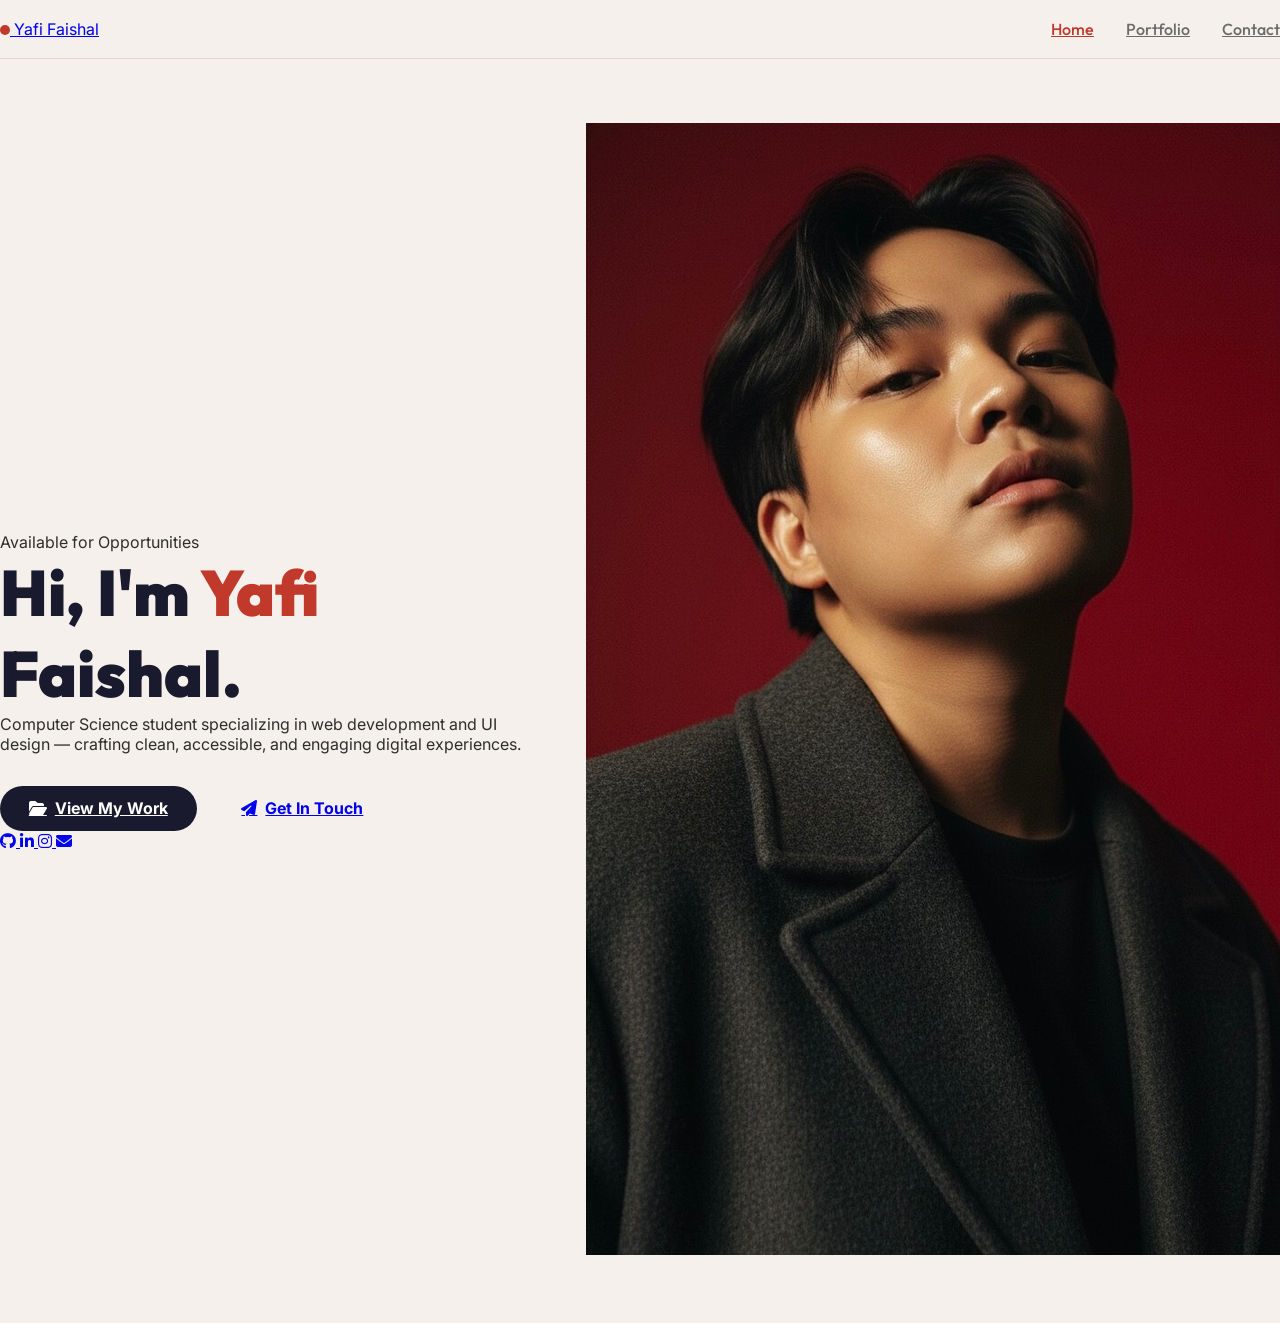
==== index.html @ 28bd37d5 "feat: add hero section with profile image and CTA buttons" ====
<!DOCTYPE html>
<html lang="en">

<head>
  <meta charset="UTF-8">
  <meta name="viewport" content="width=device-width, initial-scale=1.0">
  <meta name="description" content="Yafi Faishal personal portfolio">
  <title>Yafi Faishal | Portfolio</title>
  <link rel="stylesheet" href="style/main.css">
  <link rel="icon" type="image/svg+xml" href="assets/favicon.svg">
  <link rel="stylesheet" href="https://cdnjs.cloudflare.com/ajax/libs/font-awesome/6.5.0/css/all.min.css">
</head>

<body>
  <header>
    <div class="container nav-inner">
      <a href="index.html" class="nav-logo">
        <span class="logo-dot"></span> Yafi Faishal
      </a>
      <nav aria-label="Main navigation">
        <ul>
          <li><a href="index.html" class="active">Home</a></li>
          <li><a href="portfolio.html">Portfolio</a></li>
          <li><a href="contact.html">Contact</a></li>
        </ul>
      </nav>
    </div>
  </header>

  <main>
    <!-- HERO -->
    <section class="hero" aria-labelledby="hero-heading">
      <div class="container hero-inner">

        <div class="hero-text">
          <span class="tag anim-fade-up">Available for Opportunities</span>
          <h1 id="hero-heading" class="anim-fade-up delay-1">
            Hi, I'm <span class="accent">Yafi</span><br>Faishal.
          </h1>
          <div class="hero-divider anim-fade-up delay-2"></div>
          <p class="subtitle anim-fade-up delay-2">
            Computer Science student specializing in web development and UI design — crafting clean, accessible, and engaging digital experiences.
          </p>
          <div class="btn-group anim-fade-up delay-3">
            <a href="portfolio.html" class="btn btn-primary">
              <i class="fa-solid fa-folder-open" aria-hidden="true"></i> View My Work
            </a>
            <a href="contact.html" class="btn btn-secondary">
              <i class="fa-solid fa-paper-plane" aria-hidden="true"></i> Get In Touch
            </a>
          </div>
          <div class="social-links anim-fade-up delay-4">
            <a href="https://github.com/YafiFaishal" target="_blank" rel="noopener noreferrer" aria-label="GitHub Profile">
              <i class="fa-brands fa-github" aria-hidden="true"></i>
            </a>
            <a href="https://www.linkedin.com/in/yafi-faishal-b6121a336" target="_blank" rel="noopener noreferrer" aria-label="LinkedIn Profile">
              <i class="fa-brands fa-linkedin-in" aria-hidden="true"></i>
            </a>
            <a href="https://www.instagram.com/yafi_faishal/" target="_blank" rel="noopener noreferrer" aria-label="Instagram Profile">
              <i class="fa-brands fa-instagram" aria-hidden="true"></i>
            </a>
            <a href="mailto:Yafif614@gmail.com" aria-label="Send Email">
              <i class="fa-solid fa-envelope" aria-hidden="true"></i>
            </a>
          </div>
        </div>

        <div class="hero-image anim-fade-right delay-2">
          <div class="profile-wrapper">
            <div class="profile-shape-bg" aria-hidden="true"></div>
            <div class="profile-shape-accent" aria-hidden="true"></div>
            <div class="profile-img-circle">
              <img src="images/profile_photo.jpeg" alt="Portrait photo of Yafi Faishal">
            </div>
          </div>
        </div>

      </div>
    </section>
</body>

</html>
---- style/main.css ----
@import url('https://fonts.googleapis.com/css2?family=Outfit:wght@400;700;900&family=Inter:wght@400;500&display=swap');

:root {
  --clr-bg: #f5f0eb;
  --clr-bg-card: #ffffff;
  --clr-primary: #1a1a2e;
  --clr-accent: #c0392b;
  --clr-text: #2d2d2d;
  --clr-text-muted: #6b6b6b;
  --clr-border: #e0d8d0;
  --font-heading: 'Outfit', sans-serif;
  --font-body: 'Inter', sans-serif;
  --radius: 1rem;
  --radius-full: 9999px;
  --shadow: 0 4px 24px rgba(0, 0, 0, 0.08);
  --transition: all 0.3s cubic-bezier(0.4, 0, 0.2, 1);
}

body {
  font-family: var(--font-body);
  background-color: var(--clr-bg);
  color: var(--clr-text);
}

*,
*::before,
*::after {
  box-sizing: border-box;
  margin: 0;
  padding: 0;
}

header {
  position: sticky;
  top: 0;
  z-index: 100;
  background-color: rgba(245, 240, 235, 0.92);
  backdrop-filter: blur(12px);
  border-bottom: 1px solid var(--clr-border);
}

.nav-inner {
  display: flex;
  align-items: center;
  justify-content: space-between;
  padding-block: 1.2rem;
}

nav ul {
  display: flex;
  gap: 2rem;
  list-style: none;
}

nav ul li a {
  font-family: var(--font-heading);
  font-weight: 500;
  color: var(--clr-text-muted);
  transition: var(--transition);
}

nav ul li a:hover,
nav ul li a.active {
  color: var(--clr-accent);
}

.logo-dot {
  display: inline-block;
  width: 10px;
  height: 10px;
  background: var(--clr-accent);
  border-radius: 50%;
}

.hero {
  min-height: calc(100vh - 70px);
  display: flex;
  align-items: center;
  padding-block: 4rem;
}

.hero-inner {
  display: grid;
  grid-template-columns: 1fr 1fr;
  gap: 4rem;
  align-items: center;
}

.hero-text h1 {
  font-family: var(--font-heading);
  font-size: clamp(2.8rem, 5vw, 4.5rem);
  font-weight: 900;
  color: var(--clr-primary);
}

.hero-text h1 .accent {
  color: var(--clr-accent);
}

.btn-group {
  display: flex;
  gap: 1rem;
  margin-top: 2rem;
}

.btn {
  display: inline-flex;
  align-items: center;
  gap: .5rem;
  padding: .8rem 1.8rem;
  border-radius: var(--radius-full);
  font-weight: 700;
  transition: var(--transition);
}

.btn-primary {
  background: var(--clr-primary);
  color: #fff;
}

.btn-primary:hover {
  background: var(--clr-accent);
  transform: translateY(-2px);
}
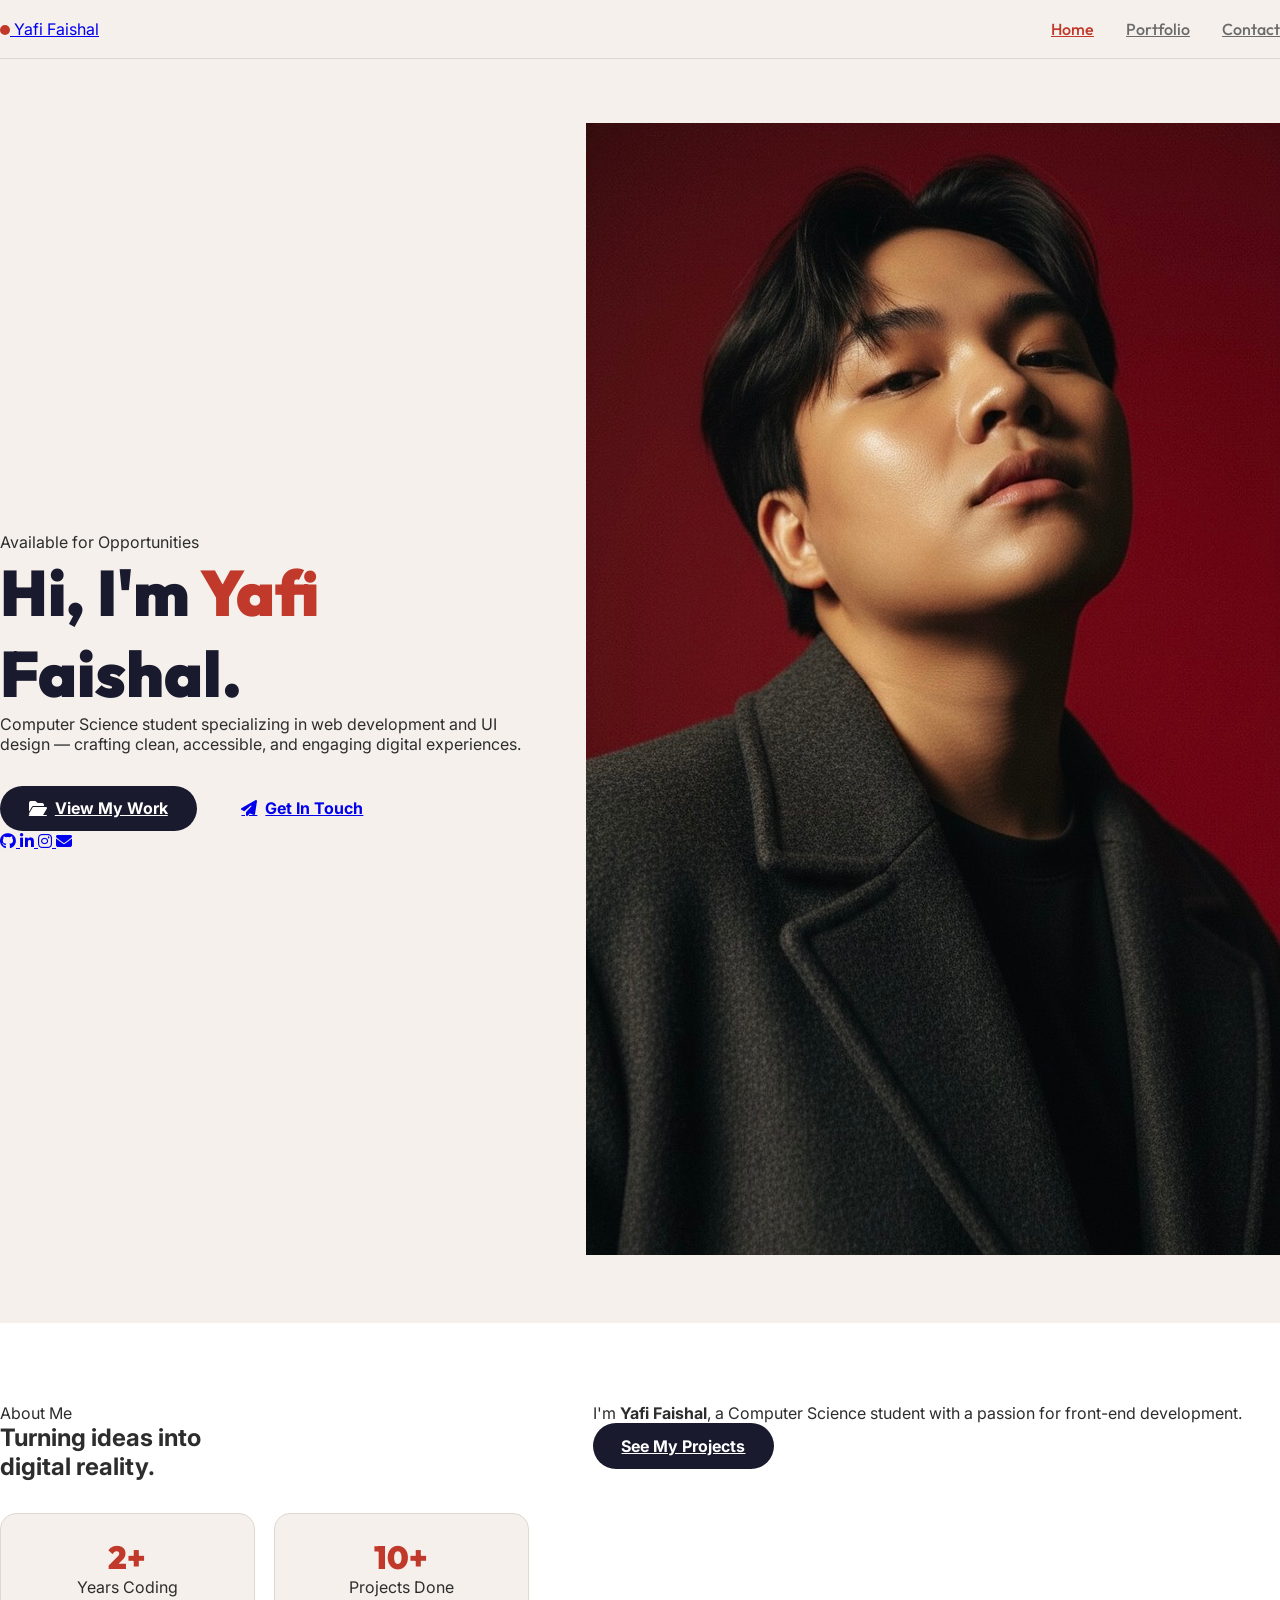
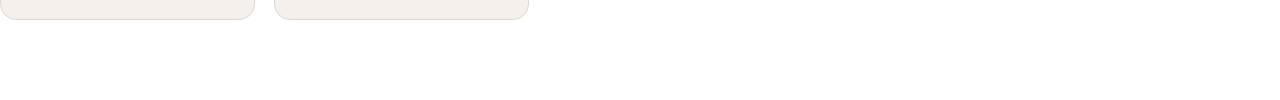
==== commit 447bbe58: "feat: add about section with stats and skills grid" ====
--- a/index.html
+++ b/index.html
@@ -39,7 +39,8 @@
           </h1>
           <div class="hero-divider anim-fade-up delay-2"></div>
           <p class="subtitle anim-fade-up delay-2">
-            Computer Science student specializing in web development and UI design — crafting clean, accessible, and engaging digital experiences.
+            Computer Science student specializing in web development and UI design — crafting clean, accessible, and
+            engaging digital experiences.
           </p>
           <div class="btn-group anim-fade-up delay-3">
             <a href="portfolio.html" class="btn btn-primary">
@@ -50,13 +51,16 @@
             </a>
           </div>
           <div class="social-links anim-fade-up delay-4">
-            <a href="https://github.com/YafiFaishal" target="_blank" rel="noopener noreferrer" aria-label="GitHub Profile">
+            <a href="https://github.com/YafiFaishal" target="_blank" rel="noopener noreferrer"
+              aria-label="GitHub Profile">
               <i class="fa-brands fa-github" aria-hidden="true"></i>
             </a>
-            <a href="https://www.linkedin.com/in/yafi-faishal-b6121a336" target="_blank" rel="noopener noreferrer" aria-label="LinkedIn Profile">
+            <a href="https://www.linkedin.com/in/yafi-faishal-b6121a336" target="_blank" rel="noopener noreferrer"
+              aria-label="LinkedIn Profile">
               <i class="fa-brands fa-linkedin-in" aria-hidden="true"></i>
             </a>
-            <a href="https://www.instagram.com/yafi_faishal/" target="_blank" rel="noopener noreferrer" aria-label="Instagram Profile">
+            <a href="https://www.instagram.com/yafi_faishal/" target="_blank" rel="noopener noreferrer"
+              aria-label="Instagram Profile">
               <i class="fa-brands fa-instagram" aria-hidden="true"></i>
             </a>
             <a href="mailto:Yafif614@gmail.com" aria-label="Send Email">
@@ -77,6 +81,31 @@
 
       </div>
     </section>
+
+    <section class="about" aria-labelledby="about-heading">
+      <div class="container about-inner">
+        <div>
+          <p class="section-tag">About Me</p>
+          <h2 id="about-heading" class="section-title">Turning ideas into<br>digital reality.</h2>
+          <div class="about-stats">
+            <div class="stat-card">
+              <div class="stat-number">2+</div>
+              <div class="stat-label">Years Coding</div>
+            </div>
+            <div class="stat-card">
+              <div class="stat-number">10+</div>
+              <div class="stat-label">Projects Done</div>
+            </div>
+          </div>
+        </div>
+        <div class="about-text">
+          <p>I'm <strong>Yafi Faishal</strong>, a Computer Science student with a passion for front-end development.</p>
+          <a href="portfolio.html" class="btn btn-primary btn-about">See My Projects</a>
+        </div>
+      </div>
+    </section>
+
+  </main>
 </body>
 
 </html>
--- a/style/main.css
+++ b/style/main.css
@@ -121,4 +121,60 @@
 .btn-primary:hover {
   background: var(--clr-accent);
   transform: translateY(-2px);
+}
+
+.about {
+  background: var(--clr-bg-card);
+}
+
+.about-inner {
+  display: grid;
+  grid-template-columns: 1fr 1.3fr;
+  gap: 4rem;
+  padding-block: 5rem;
+}
+
+.about-stats {
+  display: grid;
+  grid-template-columns: 1fr 1fr;
+  gap: 1.2rem;
+  margin-top: 2rem;
+}
+
+.stat-card {
+  background: var(--clr-bg);
+  border: 1px solid var(--clr-border);
+  border-radius: var(--radius);
+  padding: 1.4rem;
+  text-align: center;
+}
+
+.stat-number {
+  font-family: var(--font-heading);
+  font-size: 2rem;
+  font-weight: 900;
+  color: var(--clr-accent);
+}
+
+.skills-grid {
+  display: grid;
+  grid-template-columns: repeat(auto-fill, minmax(200px, 1fr));
+  gap: 1.2rem;
+}
+
+.skill-card {
+  background: var(--clr-bg-card);
+  border: 1px solid var(--clr-border);
+  border-radius: var(--radius);
+  padding: 1.4rem;
+  display: flex;
+  align-items: center;
+  gap: 1rem;
+  transition: var(--transition);
+}
+
+.skill-card:hover {
+  transform: translateY(-4px);
+  box-shadow: var(--shadow);
+  border-color: var(--clr-accent);
 }
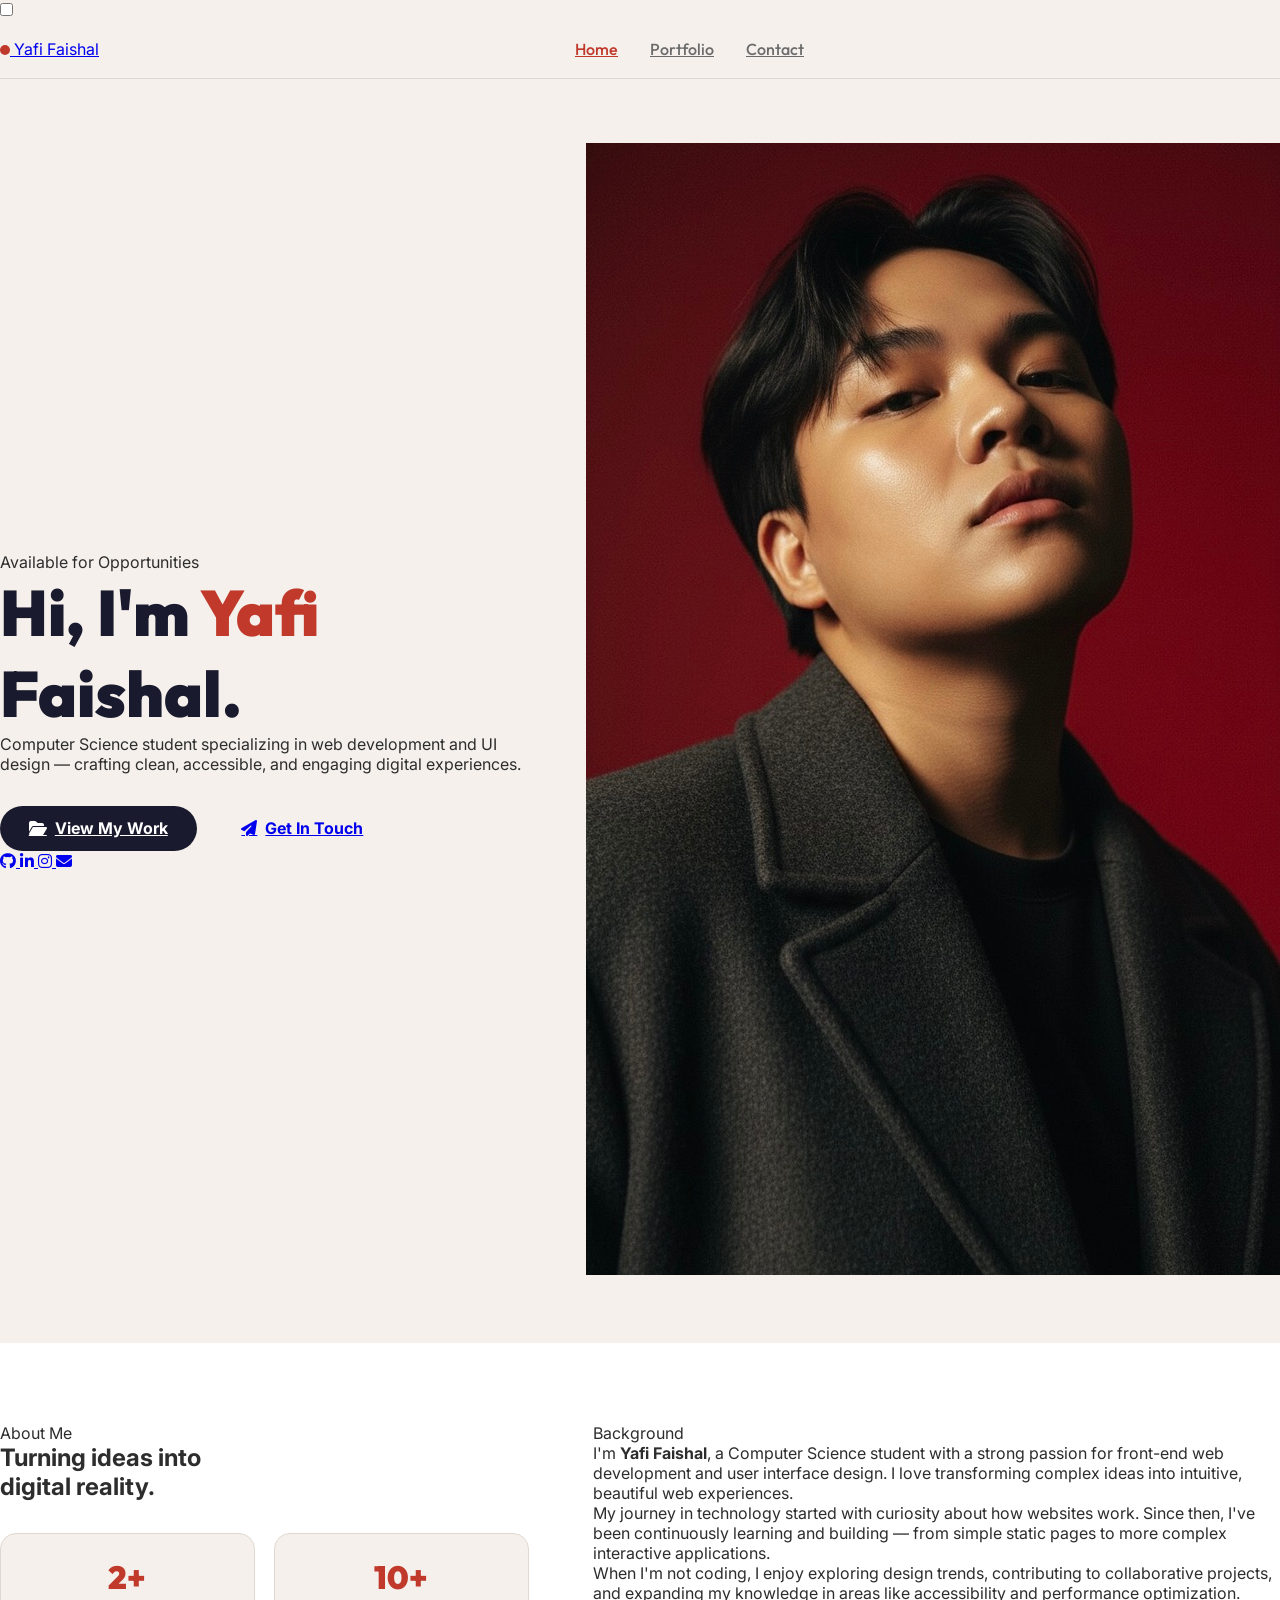
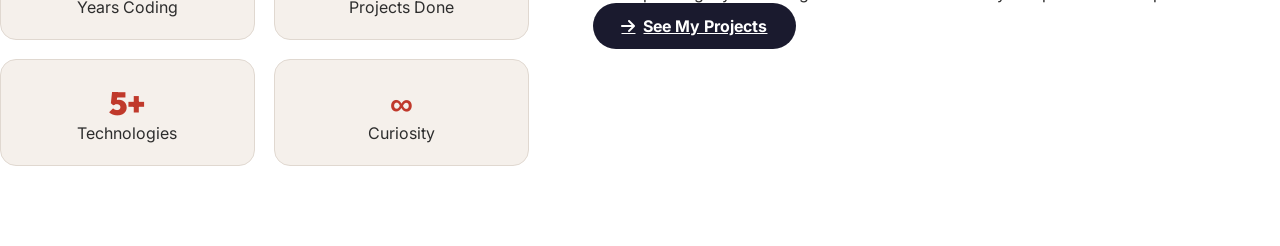
==== commit 5f761f3b: "style: add fade-in animations and hover effects" ====
--- a/index.html
+++ b/index.html
@@ -4,17 +4,22 @@
 <head>
   <meta charset="UTF-8">
   <meta name="viewport" content="width=device-width, initial-scale=1.0">
-  <meta name="description" content="Yafi Faishal personal portfolio">
-  <title>Yafi Faishal | Portfolio</title>
+  <meta name="description"
+    content="Yafi Faishal — Computer Science student passionate about web development, design, and building meaningful digital experiences.">
+  <title>Yafi Faishal | Personal Portfolio</title>
+  <link rel="icon" type="image/svg+xml" href="assets/favicon.svg">
   <link rel="stylesheet" href="style/main.css">
-  <link rel="icon" type="image/svg+xml" href="assets/favicon.svg">
   <link rel="stylesheet" href="https://cdnjs.cloudflare.com/ajax/libs/font-awesome/6.5.0/css/all.min.css">
 </head>
 
 <body>
+
+  <input type="checkbox" id="dark-mode-toggle" class="dark-toggle" aria-label="Toggle dark mode">
+
+  <!-- HEADER -->
   <header>
     <div class="container nav-inner">
-      <a href="index.html" class="nav-logo">
+      <a href="index.html" class="nav-logo" aria-label="Yafi Faishal Home">
         <span class="logo-dot"></span> Yafi Faishal
       </a>
       <nav aria-label="Main navigation">
@@ -24,6 +29,11 @@
           <li><a href="contact.html">Contact</a></li>
         </ul>
       </nav>
+      <label for="dark-mode-toggle" class="theme-toggle" aria-label="Toggle dark mode">
+        <span class="toggle-track">
+          <span class="toggle-thumb"></span>
+        </span>
+      </label>
     </div>
   </header>
 
@@ -82,9 +92,11 @@
       </div>
     </section>
 
+    <!-- ABOUT -->
     <section class="about" aria-labelledby="about-heading">
       <div class="container about-inner">
-        <div>
+
+        <div class="anim-fade-left">
           <p class="section-tag">About Me</p>
           <h2 id="about-heading" class="section-title">Turning ideas into<br>digital reality.</h2>
           <div class="about-stats">
@@ -96,15 +108,39 @@
               <div class="stat-number">10+</div>
               <div class="stat-label">Projects Done</div>
             </div>
+            <div class="stat-card">
+              <div class="stat-number">5+</div>
+              <div class="stat-label">Technologies</div>
+            </div>
+            <div class="stat-card">
+              <div class="stat-number">∞</div>
+              <div class="stat-label">Curiosity</div>
+            </div>
           </div>
         </div>
-        <div class="about-text">
-          <p>I'm <strong>Yafi Faishal</strong>, a Computer Science student with a passion for front-end development.</p>
-          <a href="portfolio.html" class="btn btn-primary btn-about">See My Projects</a>
+
+        <div class="about-text anim-fade-right delay-2">
+          <p class="section-tag">Background</p>
+          <p>
+            I'm <strong>Yafi Faishal</strong>, a Computer Science student with a strong passion for front-end web
+            development and user interface design. I love transforming complex ideas into intuitive, beautiful web
+            experiences.
+          </p>
+          <p>
+            My journey in technology started with curiosity about how websites work. Since then, I've been continuously
+            learning and building — from simple static pages to more complex interactive applications.
+          </p>
+          <p>
+            When I'm not coding, I enjoy exploring design trends, contributing to collaborative projects, and expanding
+            my knowledge in areas like accessibility and performance optimization.
+          </p>
+          <a href="portfolio.html" class="btn btn-primary btn-about">
+            <i class="fa-solid fa-arrow-right" aria-hidden="true"></i> See My Projects
+          </a>
         </div>
+
       </div>
     </section>
-
   </main>
 </body>
 
--- a/style/main.css
+++ b/style/main.css
@@ -30,6 +30,68 @@
   padding: 0;
 }
 
+/*Animation*/
+@keyframes fadeInUp {
+  from {
+    opacity: 0;
+    transform: translateY(32px);
+  }
+
+  to {
+    opacity: 1;
+    transform: translateY(0);
+  }
+}
+
+@keyframes fadeInLeft {
+  from {
+    opacity: 0;
+    transform: translateX(-32px);
+  }
+
+  to {
+    opacity: 1;
+    transform: translateX(0);
+  }
+}
+
+@keyframes float {
+
+  0%,
+  100% {
+    transform: translateY(0);
+  }
+
+  50% {
+    transform: translateY(-10px);
+  }
+}
+
+.anim-fade-up {
+  animation: fadeInUp 0.7s ease both;
+}
+
+.anim-fade-left {
+  animation: fadeInLeft 0.7s ease both;
+}
+
+.delay-1 {
+  animation-delay: 0.1s;
+}
+
+.delay-2 {
+  animation-delay: 0.2s;
+}
+
+.delay-3 {
+  animation-delay: 0.3s;
+}
+
+.profile-wrapper {
+  animation: float 5s ease-in-out infinite;
+}
+
+
 header {
   position: sticky;
   top: 0;
@@ -177,4 +239,196 @@
   transform: translateY(-4px);
   box-shadow: var(--shadow);
   border-color: var(--clr-accent);
+}
+
+.about {
+  background: var(--clr-bg-card);
+}
+
+.about-inner {
+  display: grid;
+  grid-template-columns: 1fr 1.3fr;
+  gap: 4rem;
+  padding-block: 5rem;
+}
+
+.about-stats {
+  display: grid;
+  grid-template-columns: 1fr 1fr;
+  gap: 1.2rem;
+  margin-top: 2rem;
+}
+
+.stat-card {
+  background: var(--clr-bg);
+  border: 1px solid var(--clr-border);
+  border-radius: var(--radius);
+  padding: 1.4rem;
+  text-align: center;
+}
+
+.stat-number {
+  font-family: var(--font-heading);
+  font-size: 2rem;
+  font-weight: 900;
+  color: var(--clr-accent);
+}
+
+.skills-grid {
+  display: grid;
+  grid-template-columns: repeat(auto-fill, minmax(200px, 1fr));
+  gap: 1.2rem;
+}
+
+.skill-card {
+  background: var(--clr-bg-card);
+  border: 1px solid var(--clr-border);
+  border-radius: var(--radius);
+  padding: 1.4rem;
+  display: flex;
+  align-items: center;
+  gap: 1rem;
+  transition: var(--transition);
+}
+
+.skill-card:hover {
+  transform: translateY(-4px);
+  box-shadow: var(--shadow);
+  border-color: var(--clr-accent);
+}
+
+.projects-grid {
+  display: grid;
+  grid-template-columns: repeat(auto-fill, minmax(300px, 1fr));
+  gap: 1.8rem;
+}
+
+.project-card {
+  background: var(--clr-bg-card);
+  border: 1px solid var(--clr-border);
+  border-radius: var(--radius);
+  overflow: hidden;
+  transition: var(--transition);
+}
+
+.project-card:hover {
+  transform: translateY(-6px);
+  box-shadow: var(--shadow);
+  border-color: var(--clr-accent);
+}
+
+.project-img {
+  height: 180px;
+}
+
+.project-img-placeholder {
+  width: 100%;
+  height: 100%;
+  display: flex;
+  align-items: center;
+  justify-content: center;
+  font-size: 2.5rem;
+}
+
+.grad-purple {
+  background: linear-gradient(135deg, #667eea, #764ba2);
+}
+
+.timeline {
+  position: relative;
+  padding-left: 2rem;
+}
+
+.timeline::before {
+  content: '';
+  position: absolute;
+  left: 7px;
+  top: 8px;
+  bottom: 8px;
+  width: 2px;
+  background: var(--clr-border);
+}
+
+.timeline-item {
+  position: relative;
+  margin-bottom: 2.5rem;
+}
+
+.timeline-item::before {
+  content: '';
+  position: absolute;
+  left: -2rem;
+  top: 6px;
+  width: 12px;
+  height: 12px;
+  background: var(--clr-accent);
+  border-radius: 50%;
+}
+
+.timeline-period {
+  font-size: .78rem;
+  font-weight: 600;
+  color: var(--clr-accent);
+}
+
+.timeline-role {
+  font-family: var(--font-heading);
+  font-weight: 700;
+  color: var(--clr-primary);
+}
+
+.timeline-tags {
+  display: flex;
+  flex-wrap: wrap;
+  gap: .4rem;
+  margin-top: .75rem;
+}
+
+.timeline-tag {
+  font-size: .72rem;
+  font-weight: 600;
+  background: var(--clr-border);
+  padding: .2rem .65rem;
+  border-radius: var(--radius-full);
+}
+
+.contact-layout {
+  display: grid;
+  grid-template-columns: 1fr 1.4fr;
+  gap: 3rem;
+  padding-block: 5rem;
+}
+
+.contact-info-card {
+  background: var(--clr-primary);
+  color: #fff;
+  border-radius: var(--radius);
+  padding: 2.5rem;
+}
+
+.form-group input,
+.form-group textarea {
+  width: 100%;
+  padding: .75rem 1rem;
+  border: 1.5px solid var(--clr-border);
+  border-radius: .6rem;
+  font-family: var(--font-body);
+  background: var(--clr-bg);
+}
+
+.form-submit {
+  width: 100%;
+  padding: .9rem;
+  background: var(--clr-primary);
+  color: #fff;
+  border: none;
+  border-radius: var(--radius-full);
+  font-weight: 700;
+  cursor: pointer;
+  transition: var(--transition);
+}
+
+.form-submit:hover {
+  background: var(--clr-accent);
+  transform: translateY(-2px);
 }
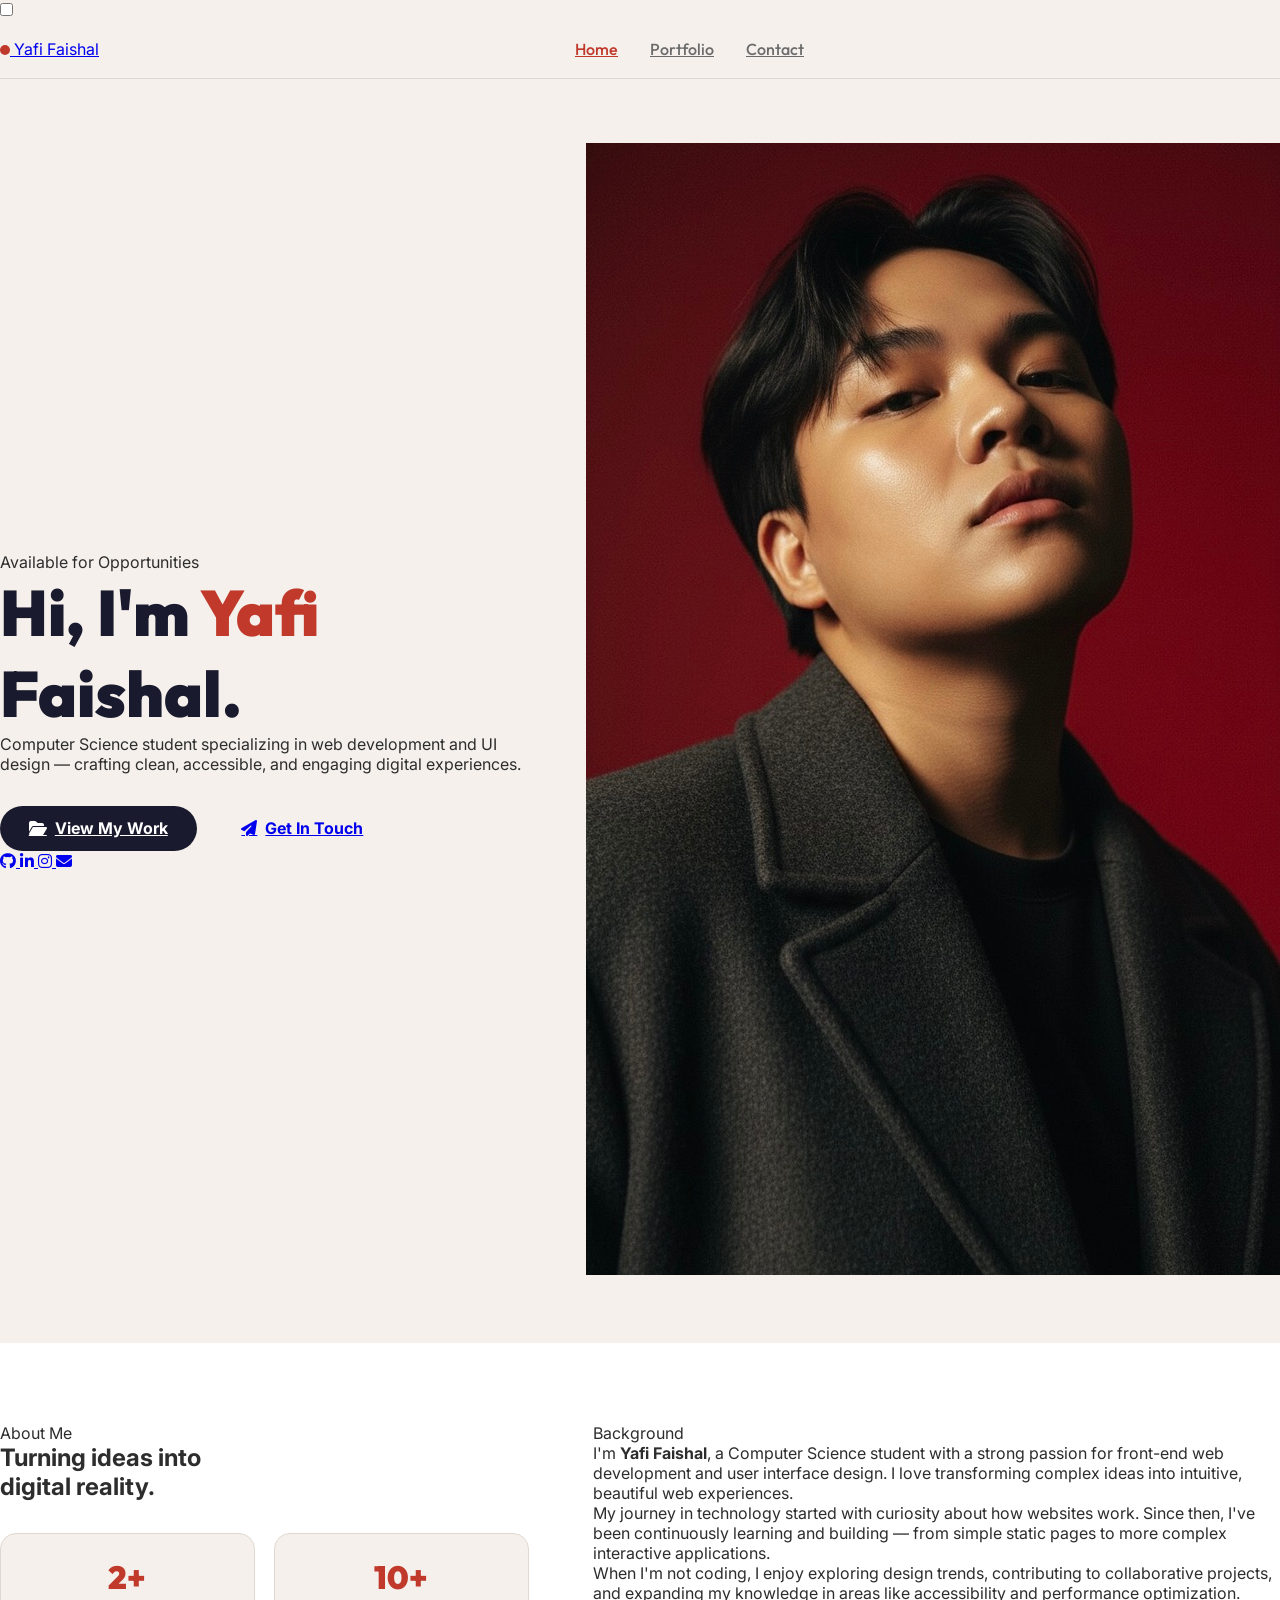
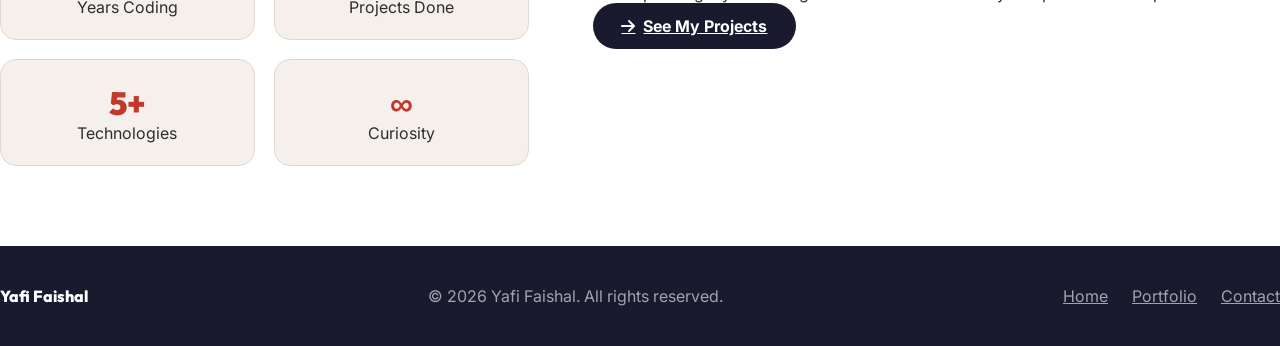
==== commit 5d65f2f5: "feat: add footer with logo, copyright, and nav links" ====
--- a/index.html
+++ b/index.html
@@ -142,6 +142,20 @@
       </div>
     </section>
   </main>
+
+  <!-- FOOTER -->
+  <footer>
+    <div class="container footer-inner">
+      <span class="footer-logo">Yafi Faishal</span>
+      <p class="footer-copy">&copy; 2026 Yafi Faishal. All rights reserved.</p>
+      <nav class="footer-links" aria-label="Footer navigation">
+        <a href="index.html">Home</a>
+        <a href="portfolio.html">Portfolio</a>
+        <a href="contact.html">Contact</a>
+      </nav>
+    </div>
+  </footer>
+
 </body>
 
 </html>
--- a/style/main.css
+++ b/style/main.css
@@ -431,4 +431,92 @@
 .form-submit:hover {
   background: var(--clr-accent);
   transform: translateY(-2px);
+}
+
+footer {
+  background: var(--clr-primary);
+  color: rgba(255, 255, 255, 0.6);
+  padding-block: 2.5rem;
+}
+
+.footer-inner {
+  display: flex;
+  align-items: center;
+  justify-content: space-between;
+  flex-wrap: wrap;
+  gap: 1rem;
+}
+
+.footer-logo {
+  font-family: var(--font-heading);
+  font-weight: 800;
+  color: #fff;
+}
+
+.footer-links {
+  display: flex;
+  gap: 1.5rem;
+}
+
+.footer-links a {
+  color: rgba(255, 255, 255, 0.6);
+  transition: var(--transition);
+}
+
+.footer-links a:hover {
+  color: #fff;
+}
+
+@media (max-width: 900px) {
+  .hero-inner {
+    grid-template-columns: 1fr;
+    text-align: center;
+  }
+
+  .hero-image {
+    order: -1;
+  }
+
+  .about-inner {
+    grid-template-columns: 1fr;
+  }
+
+  .contact-layout {
+    grid-template-columns: 1fr;
+  }
+
+  .exp-grid {
+    grid-template-columns: 1fr;
+  }
+
+  .btn-group {
+    justify-content: center;
+  }
+
+  .social-links {
+    justify-content: center;
+  }
+}
+
+@media (max-width: 600px) {
+  .form-row {
+    grid-template-columns: 1fr;
+  }
+
+  .projects-grid {
+    grid-template-columns: 1fr;
+  }
+
+  .skills-grid {
+    grid-template-columns: 1fr 1fr;
+  }
+
+  .footer-inner {
+    flex-direction: column;
+    text-align: center;
+  }
+
+  nav ul {
+    gap: 1rem;
+  }
 }
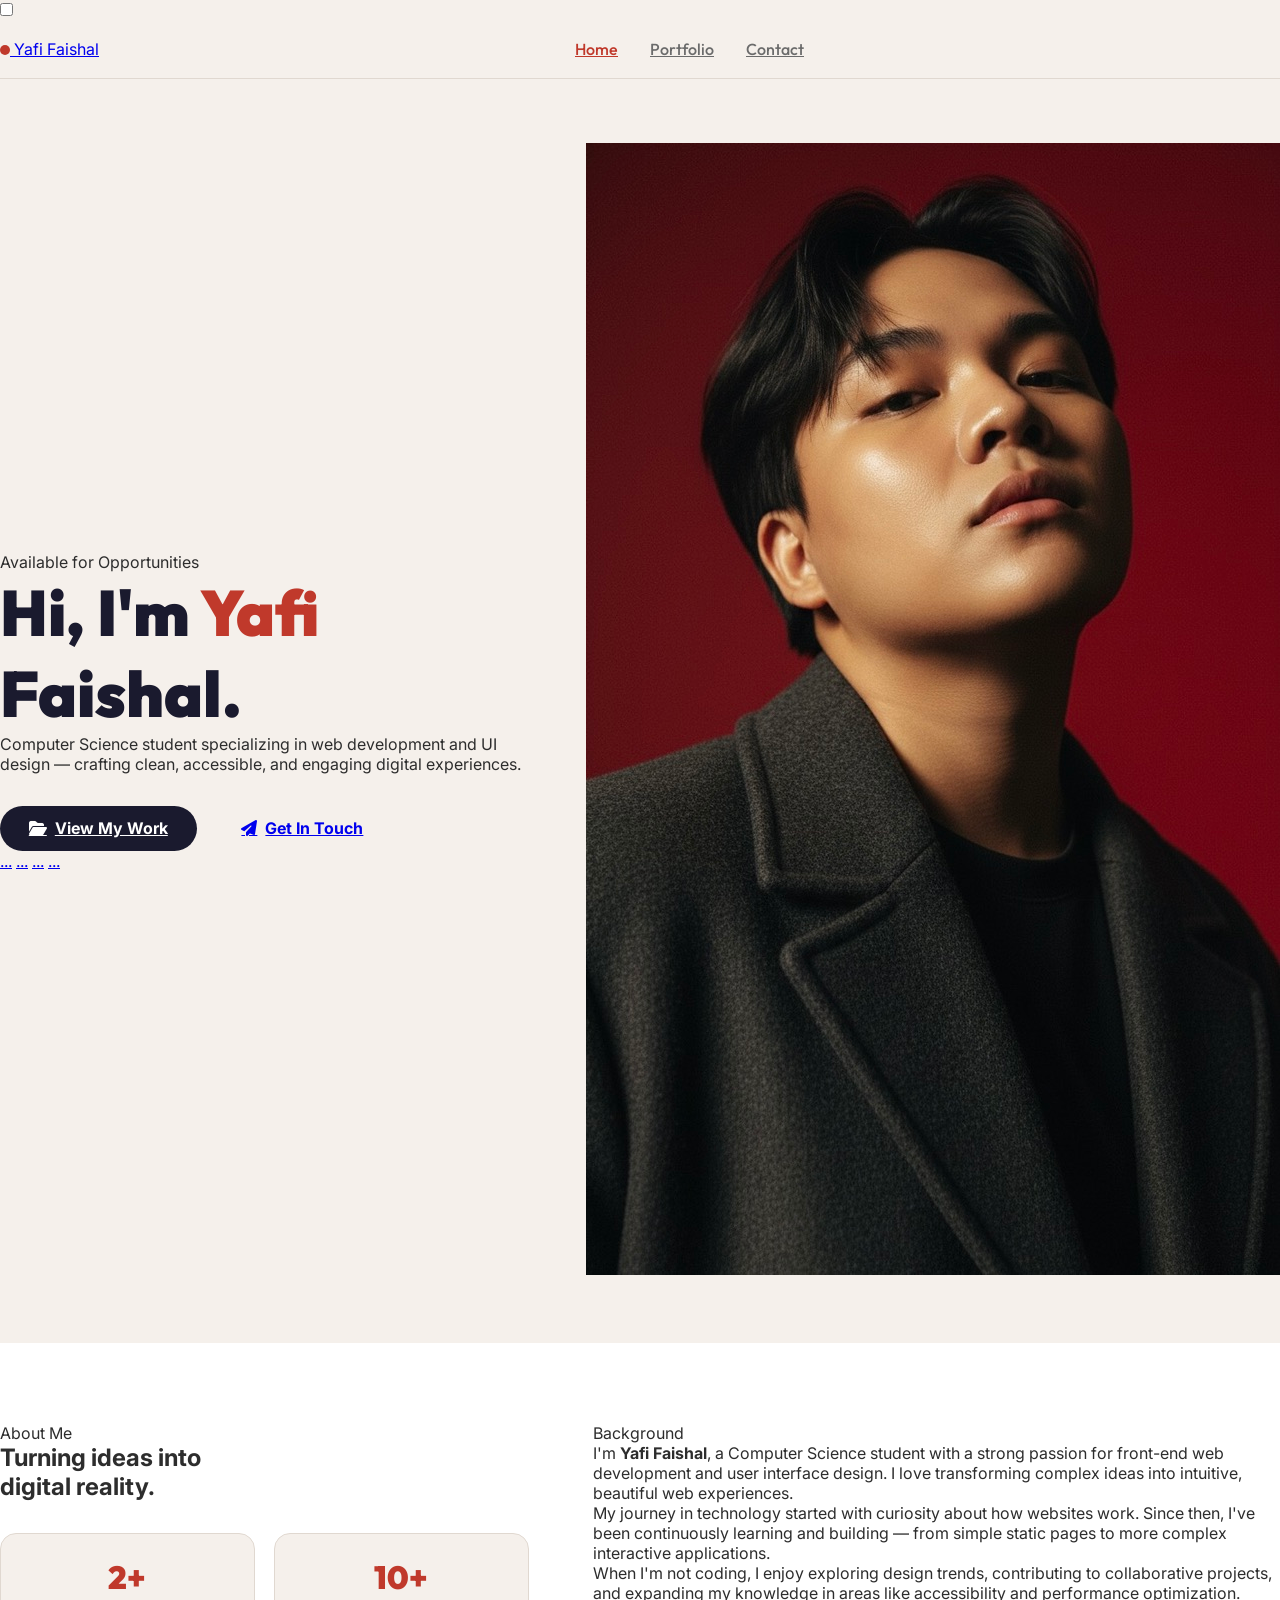
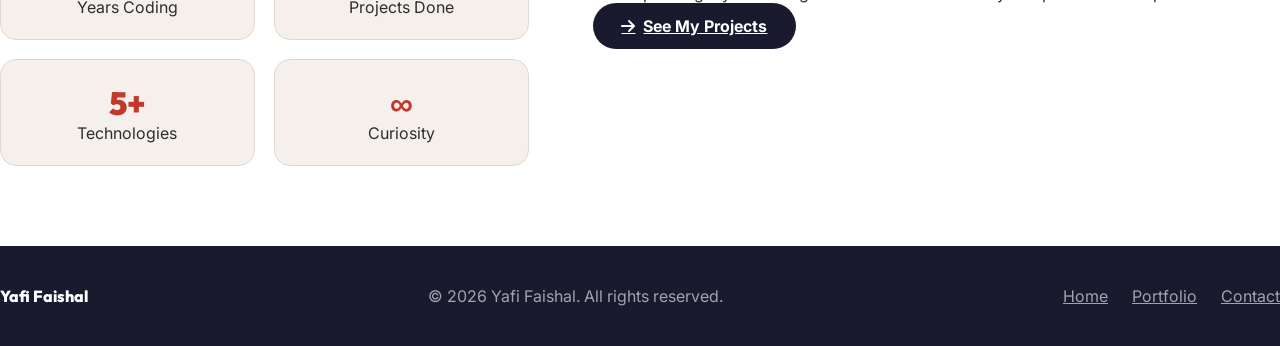
==== commit 335ed812: "docs: replace placeholder content with real personal information" ====
--- a/index.html
+++ b/index.html
@@ -61,21 +61,10 @@
             </a>
           </div>
           <div class="social-links anim-fade-up delay-4">
-            <a href="https://github.com/YafiFaishal" target="_blank" rel="noopener noreferrer"
-              aria-label="GitHub Profile">
-              <i class="fa-brands fa-github" aria-hidden="true"></i>
-            </a>
-            <a href="https://www.linkedin.com/in/yafi-faishal-b6121a336" target="_blank" rel="noopener noreferrer"
-              aria-label="LinkedIn Profile">
-              <i class="fa-brands fa-linkedin-in" aria-hidden="true"></i>
-            </a>
-            <a href="https://www.instagram.com/yafi_faishal/" target="_blank" rel="noopener noreferrer"
-              aria-label="Instagram Profile">
-              <i class="fa-brands fa-instagram" aria-hidden="true"></i>
-            </a>
-            <a href="mailto:Yafif614@gmail.com" aria-label="Send Email">
-              <i class="fa-solid fa-envelope" aria-hidden="true"></i>
-            </a>
+            <a href="https://github.com/YafiFaishal" target="_blank" aria-label="GitHub">...</a>
+            <a href="https://www.linkedin.com/in/yafi-faishal-b6121a336" target="_blank" aria-label="LinkedIn">...</a>
+            <a href="https://www.instagram.com/yafi_faishal/" target="_blank" aria-label="Instagram">...</a>
+            <a href="mailto:Yafif614@gmail.com" aria-label="Email">...</a>
           </div>
         </div>
 
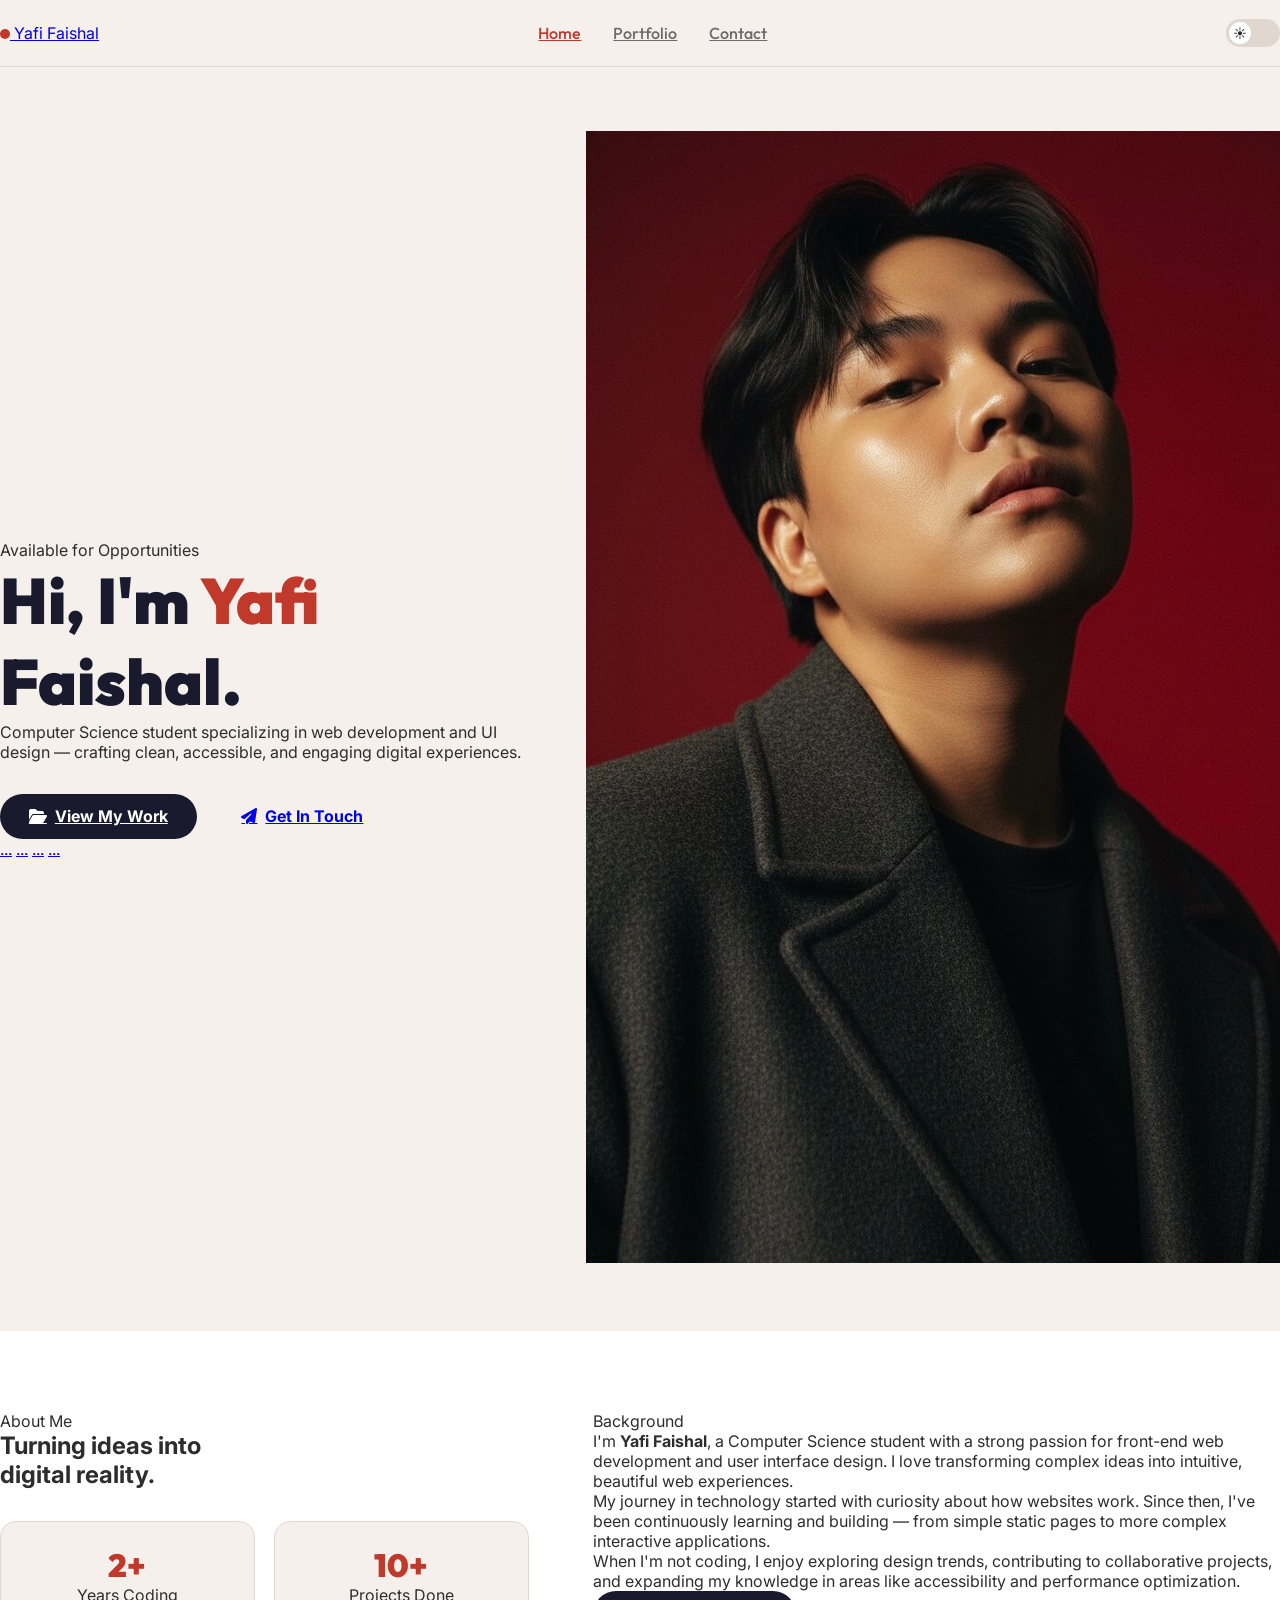
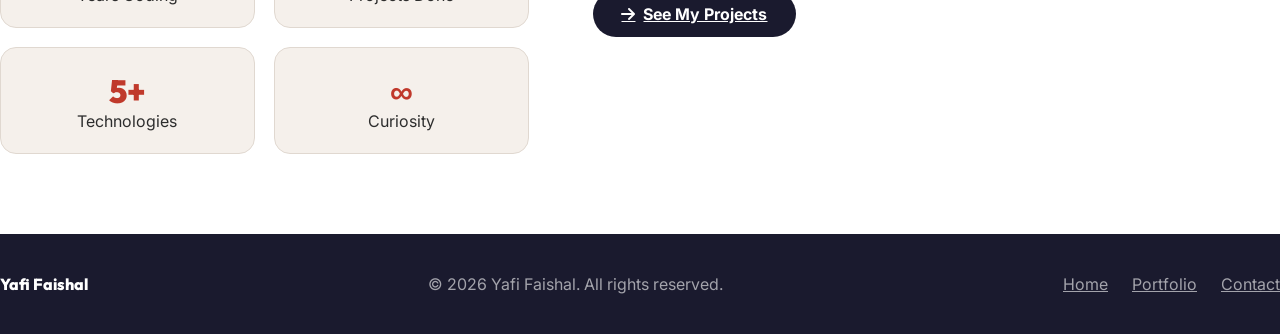
==== commit 6eba8068: "feat: add CSS-only dark mode toggle using checkbox and :has()" ====
--- a/index.html
+++ b/index.html
@@ -14,7 +14,7 @@
 
 <body>
 
-  <input type="checkbox" id="dark-mode-toggle" class="dark-toggle" aria-label="Toggle dark mode">
+  <input type="checkbox" id="dark-mode-toggle" class="dark-toggle" aria-label="Toggle dark mode"> <!-- This Is for the Dark Mode Toggle -->
 
   <!-- HEADER -->
   <header>
@@ -29,7 +29,7 @@
           <li><a href="contact.html">Contact</a></li>
         </ul>
       </nav>
-      <label for="dark-mode-toggle" class="theme-toggle" aria-label="Toggle dark mode">
+      <label for="dark-mode-toggle" class="theme-toggle" aria-label="Toggle dark mode"> <!-- This Is for the Dark Mode Toggle -->
         <span class="toggle-track">
           <span class="toggle-thumb"></span>
         </span>
--- a/style/main.css
+++ b/style/main.css
@@ -519,4 +519,84 @@
   nav ul {
     gap: 1rem;
   }
+}
+
+/* Toggle UI */
+.dark-toggle {
+  position: absolute;
+  opacity: 0;
+  width: 0;
+  height: 0;
+  pointer-events: none;
+}
+
+.theme-toggle {
+  cursor: pointer;
+  display: inline-flex;
+  align-items: center;
+  margin-left: 1.2rem;
+}
+
+.toggle-track {
+  width: 54px;
+  height: 28px;
+  background: var(--clr-border);
+  border-radius: 14px;
+  display: flex;
+  align-items: center;
+  padding: 3px;
+  transition: background 0.35s ease;
+}
+
+.toggle-thumb {
+  width: 22px;
+  height: 22px;
+  background: var(--clr-bg-card);
+  border-radius: 50%;
+  transition: transform 0.35s cubic-bezier(0.4, 0, 0.2, 1);
+  display: flex;
+  align-items: center;
+  justify-content: center;
+  font-size: 13px;
+}
+
+.toggle-thumb::after {
+  content: '☀️';
+}
+
+/* Dark mode state */
+body:has(#dark-mode-toggle:checked) .toggle-track {
+  background: var(--clr-accent);
+}
+
+body:has(#dark-mode-toggle:checked) .toggle-thumb {
+  transform: translateX(26px);
+}
+
+body:has(#dark-mode-toggle:checked) .toggle-thumb::after {
+  content: '🌙';
+}
+
+/* Dark palette — warm dark, not cold black */
+body:has(#dark-mode-toggle:checked) {
+  --clr-bg: #2b2318;
+  --clr-bg-card: #382e21;
+  --clr-primary: #ede6db;
+  --clr-accent: #d44038;
+  --clr-text: #ddd6cc;
+  --clr-text-muted: #9e9080;
+  --clr-border: #4a3e30;
+}
+
+/* Specific overrides */
+body:has(#dark-mode-toggle:checked) header {
+  background-color: rgba(43, 35, 24, 0.92);
+}
+
+body:has(#dark-mode-toggle:checked) footer {
+  background: #1a1208;
+}
+
+body:has(#dark-mode-toggle:checked) .btn-primary {
+  background: var(--clr-accent);
 }
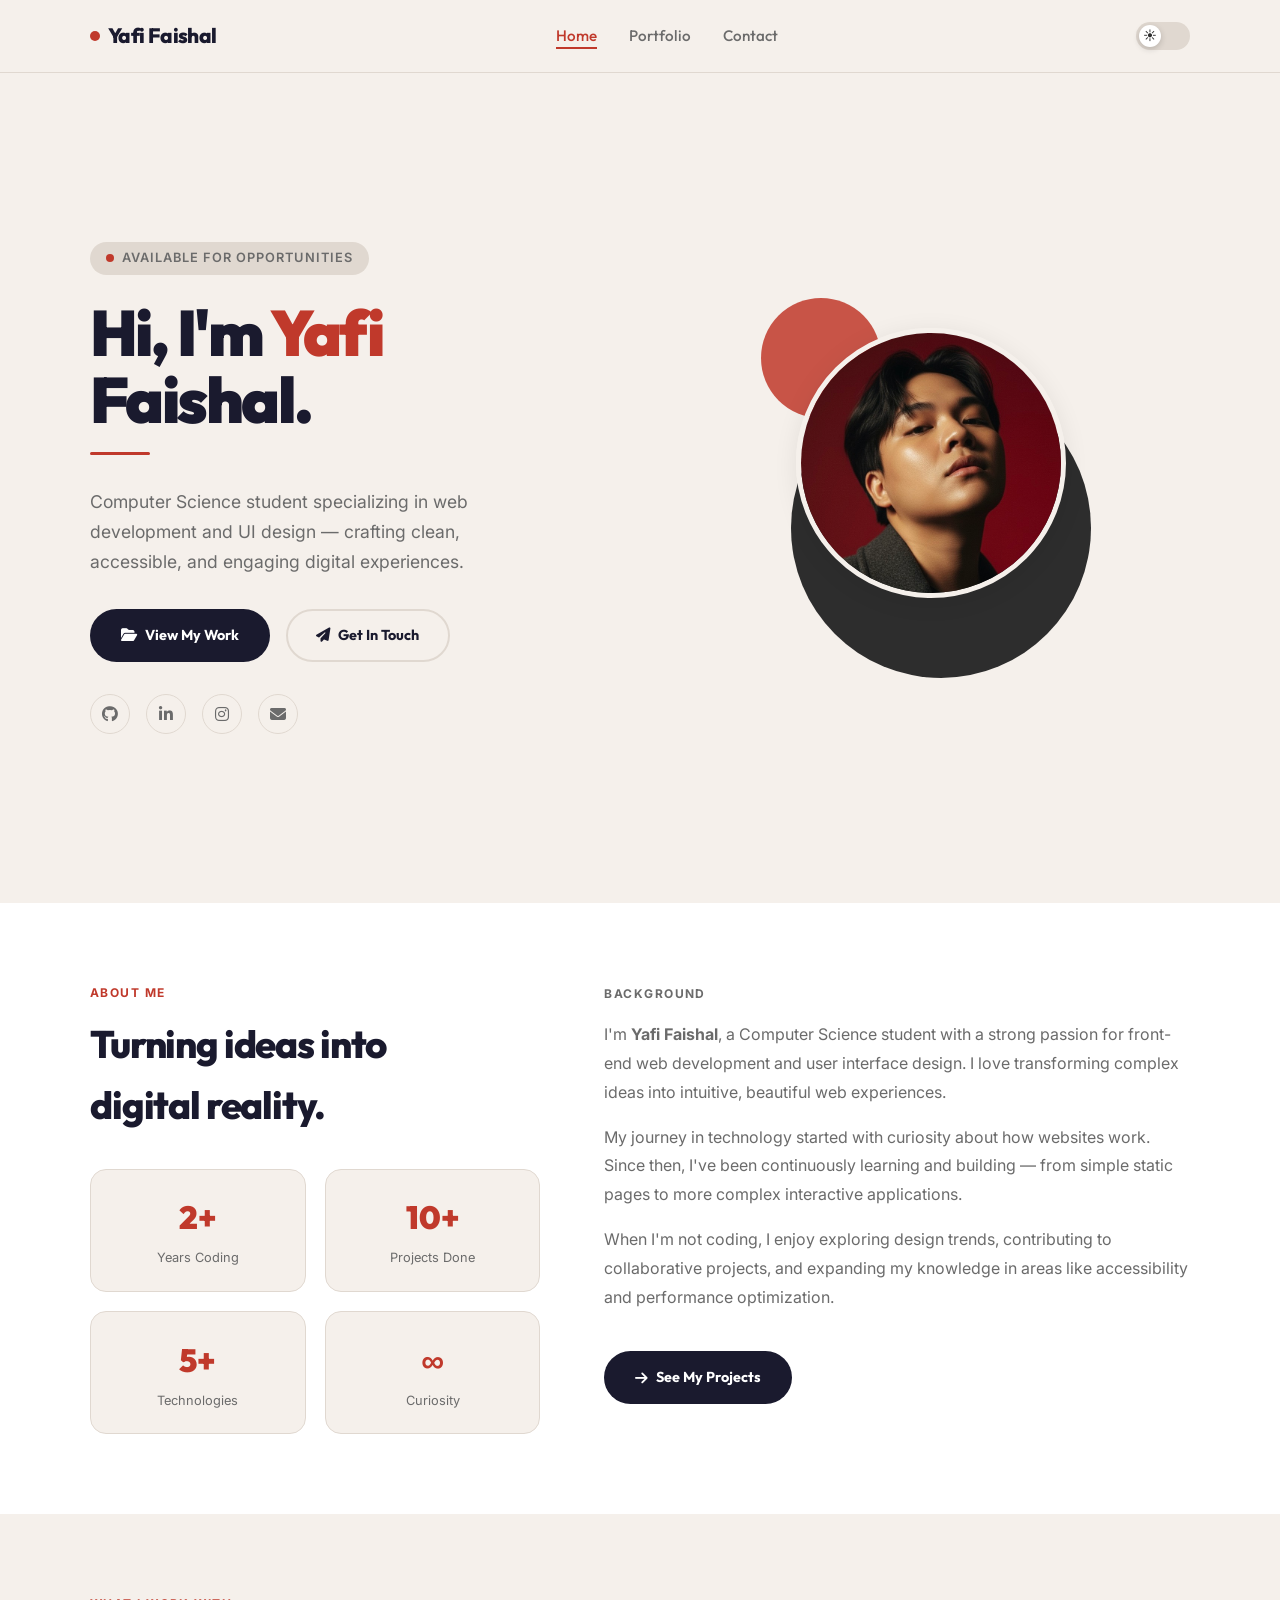
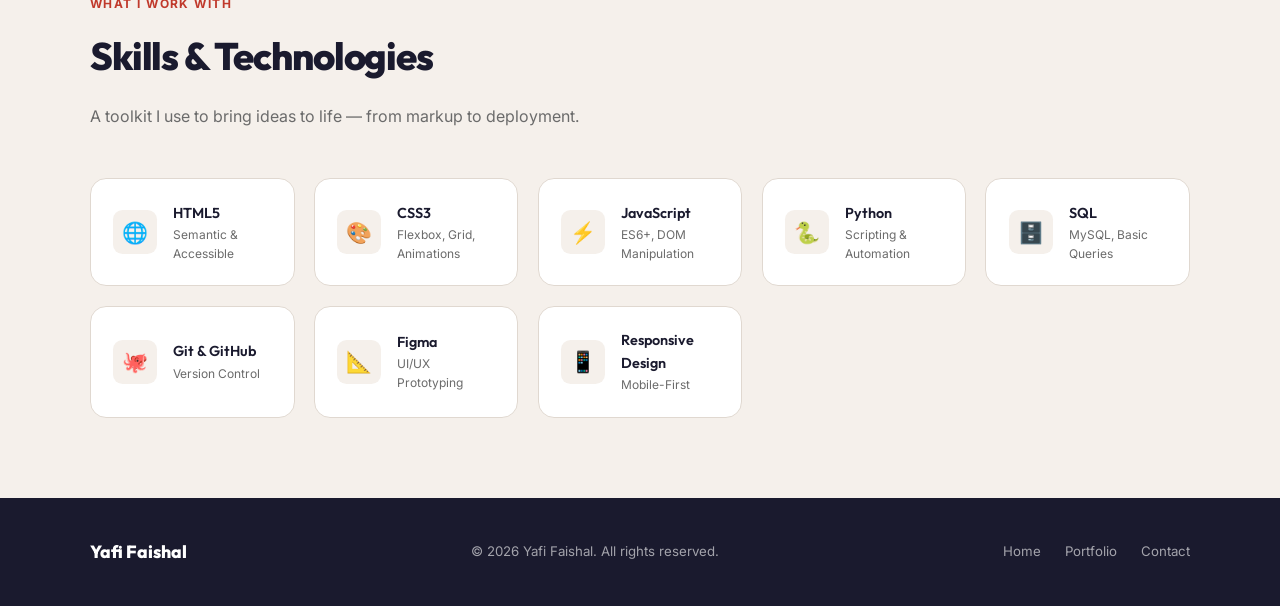
==== commit 50500541: "feat: finalize portfolio UI and improve responsive layout" ====
--- a/index.html
+++ b/index.html
@@ -14,9 +14,18 @@
 
 <body>
 
-  <input type="checkbox" id="dark-mode-toggle" class="dark-toggle" aria-label="Toggle dark mode"> <!-- This Is for the Dark Mode Toggle -->
-
-  <!-- HEADER -->
+  <!-- =======================================================
+       DARK MODE TOGGLE
+       Hidden checkbox — its state is read by CSS :has() to
+       switch the entire theme without JavaScript.
+       ======================================================= -->
+  <input type="checkbox" id="dark-mode-toggle" class="dark-toggle" aria-label="Toggle dark mode">
+
+  <!-- =======================================================
+       HEADER & NAVIGATION
+       Sticky header with logo, nav links, and dark mode
+       toggle label. Active page indicated by .active class.
+       ======================================================= -->
   <header>
     <div class="container nav-inner">
       <a href="index.html" class="nav-logo" aria-label="Yafi Faishal Home">
@@ -29,7 +38,7 @@
           <li><a href="contact.html">Contact</a></li>
         </ul>
       </nav>
-      <label for="dark-mode-toggle" class="theme-toggle" aria-label="Toggle dark mode"> <!-- This Is for the Dark Mode Toggle -->
+      <label for="dark-mode-toggle" class="theme-toggle" aria-label="Toggle dark mode">
         <span class="toggle-track">
           <span class="toggle-thumb"></span>
         </span>
@@ -38,7 +47,11 @@
   </header>
 
   <main>
-    <!-- HERO -->
+    <!-- =======================================================
+         HERO SECTION
+         Full-viewport introduction with name, tagline, CTA
+         buttons, social links, and floating profile photo.
+         ======================================================= -->
     <section class="hero" aria-labelledby="hero-heading">
       <div class="container hero-inner">
 
@@ -61,10 +74,21 @@
             </a>
           </div>
           <div class="social-links anim-fade-up delay-4">
-            <a href="https://github.com/YafiFaishal" target="_blank" aria-label="GitHub">...</a>
-            <a href="https://www.linkedin.com/in/yafi-faishal-b6121a336" target="_blank" aria-label="LinkedIn">...</a>
-            <a href="https://www.instagram.com/yafi_faishal/" target="_blank" aria-label="Instagram">...</a>
-            <a href="mailto:Yafif614@gmail.com" aria-label="Email">...</a>
+            <a href="https://github.com/YafiFaishal" target="_blank" rel="noopener noreferrer"
+              aria-label="GitHub Profile">
+              <i class="fa-brands fa-github" aria-hidden="true"></i>
+            </a>
+            <a href="https://www.linkedin.com/in/yafi-faishal-b6121a336" target="_blank" rel="noopener noreferrer"
+              aria-label="LinkedIn Profile">
+              <i class="fa-brands fa-linkedin-in" aria-hidden="true"></i>
+            </a>
+            <a href="https://www.instagram.com/yafi_faishal/" target="_blank" rel="noopener noreferrer"
+              aria-label="Instagram Profile">
+              <i class="fa-brands fa-instagram" aria-hidden="true"></i>
+            </a>
+            <a href="mailto:Yafif614@gmail.com" aria-label="Send Email">
+              <i class="fa-solid fa-envelope" aria-hidden="true"></i>
+            </a>
           </div>
         </div>
 
@@ -81,7 +105,11 @@
       </div>
     </section>
 
-    <!-- ABOUT -->
+    <!-- =======================================================
+         ABOUT SECTION
+         Two-column layout: stat cards (achievements at a
+         glance) on the left, personal bio copy on the right.
+         ======================================================= -->
     <section class="about" aria-labelledby="about-heading">
       <div class="container about-inner">
 
@@ -130,9 +158,86 @@
 
       </div>
     </section>
+
+    <!-- =======================================================
+         SKILLS & TECHNOLOGIES
+         Auto-fill grid of skill cards showcasing the tech
+         stack with emoji icons and proficiency labels.
+         ======================================================= -->
+    <section aria-labelledby="skills-heading">
+      <div class="container">
+        <p class="section-tag anim-fade-up">What I Work With</p>
+        <h2 id="skills-heading" class="section-title anim-fade-up delay-1">Skills &amp; Technologies</h2>
+        <p class="section-subtitle anim-fade-up delay-2">A toolkit I use to bring ideas to life — from markup to
+          deployment.</p>
+
+        <div class="skills-grid">
+          <div class="skill-card anim-fade-up delay-1">
+            <div class="skill-icon">🌐</div>
+            <div>
+              <div class="skill-name">HTML5</div>
+              <div class="skill-level">Semantic & Accessible</div>
+            </div>
+          </div>
+          <div class="skill-card anim-fade-up delay-2">
+            <div class="skill-icon">🎨</div>
+            <div>
+              <div class="skill-name">CSS3</div>
+              <div class="skill-level">Flexbox, Grid, Animations</div>
+            </div>
+          </div>
+          <div class="skill-card anim-fade-up delay-3">
+            <div class="skill-icon">⚡</div>
+            <div>
+              <div class="skill-name">JavaScript</div>
+              <div class="skill-level">ES6+, DOM Manipulation</div>
+            </div>
+          </div>
+          <div class="skill-card anim-fade-up delay-4">
+            <div class="skill-icon">🐍</div>
+            <div>
+              <div class="skill-name">Python</div>
+              <div class="skill-level">Scripting &amp; Automation</div>
+            </div>
+          </div>
+          <div class="skill-card anim-fade-up delay-1">
+            <div class="skill-icon">🗄️</div>
+            <div>
+              <div class="skill-name">SQL</div>
+              <div class="skill-level">MySQL, Basic Queries</div>
+            </div>
+          </div>
+          <div class="skill-card anim-fade-up delay-2">
+            <div class="skill-icon">🐙</div>
+            <div>
+              <div class="skill-name">Git &amp; GitHub</div>
+              <div class="skill-level">Version Control</div>
+            </div>
+          </div>
+          <div class="skill-card anim-fade-up delay-3">
+            <div class="skill-icon">📐</div>
+            <div>
+              <div class="skill-name">Figma</div>
+              <div class="skill-level">UI/UX Prototyping</div>
+            </div>
+          </div>
+          <div class="skill-card anim-fade-up delay-4">
+            <div class="skill-icon">📱</div>
+            <div>
+              <div class="skill-name">Responsive Design</div>
+              <div class="skill-level">Mobile-First</div>
+            </div>
+          </div>
+        </div>
+      </div>
+    </section>
   </main>
 
-  <!-- FOOTER -->
+  <!-- =======================================================
+       FOOTER
+       Site-wide footer with branding, copyright notice,
+       and secondary navigation links for quick access.
+       ======================================================= -->
   <footer>
     <div class="container footer-inner">
       <span class="footer-logo">Yafi Faishal</span>
--- a/style/main.css
+++ b/style/main.css
@@ -1,27 +1,92 @@
-@import url('https://fonts.googleapis.com/css2?family=Outfit:wght@400;700;900&family=Inter:wght@400;500&display=swap');
-
+/* =========================================================
+   TYPOGRAPHY — Google Fonts
+   Outfit: headings & display text (weights 400–900)
+   Inter: body copy & UI labels (weights 300–600)
+   ========================================================= */
+@import url('https://fonts.googleapis.com/css2?family=Outfit:wght@300;400;500;600;700;800;900&family=Inter:wght@300;400;500;600&display=swap');
+
+/* =========================================================
+   UTILITY CLASSES
+   Reusable helper classes extracted from inline styles
+   to maintain W3C compliance and separation of concerns.
+   ========================================================= */
+.btn-about {
+  margin-top: 1.5rem;
+  display: inline-flex;
+}
+
+.subtitle-center {
+  margin-inline: auto;
+}
+
+.grad-purple {
+  background: linear-gradient(135deg, #667eea, #764ba2);
+}
+
+.grad-pink {
+  background: linear-gradient(135deg, #f093fb, #f5576c);
+}
+
+.grad-blue {
+  background: linear-gradient(135deg, #3b82f6, #06b6d4);
+}
+
+.grad-green {
+  background: linear-gradient(135deg, #10b981, #059669);
+}
+
+.exp-grid {
+  display: grid;
+  grid-template-columns: 1fr 1.6fr;
+  gap: 3rem;
+  margin-top: 1rem;
+}
+
+.exp-col-title {
+  font-family: var(--font-heading);
+  font-size: 1rem;
+  font-weight: 700;
+  color: var(--clr-primary);
+  margin-bottom: 1.5rem;
+  display: flex;
+  align-items: center;
+  gap: 0.6rem;
+}
+
+.exp-icon {
+  color: var(--clr-accent);
+}
+
+/* =========================================================
+   DESIGN TOKENS — CSS Custom Properties
+   Single source of truth for all colors, fonts, spacing,
+   shadows, and timing. Override in dark mode via :has().
+   ========================================================= */
 :root {
   --clr-bg: #f5f0eb;
   --clr-bg-card: #ffffff;
   --clr-primary: #1a1a2e;
   --clr-accent: #c0392b;
+  --clr-accent-light: #e74c3c;
   --clr-text: #2d2d2d;
   --clr-text-muted: #6b6b6b;
   --clr-border: #e0d8d0;
+  --clr-shape: #2d2d2d;
   --font-heading: 'Outfit', sans-serif;
   --font-body: 'Inter', sans-serif;
   --radius: 1rem;
   --radius-full: 9999px;
   --shadow: 0 4px 24px rgba(0, 0, 0, 0.08);
+  --shadow-hover: 0 8px 40px rgba(0, 0, 0, 0.14);
   --transition: all 0.3s cubic-bezier(0.4, 0, 0.2, 1);
-}
-
-body {
-  font-family: var(--font-body);
-  background-color: var(--clr-bg);
-  color: var(--clr-text);
-}
-
+  --max-width: 1100px;
+}
+
+/* =========================================================
+   RESET & BASE STYLES
+   Normalizes browser defaults and establishes consistent
+   base typography, box model, and scroll behavior.
+   ========================================================= */
 *,
 *::before,
 *::after {
@@ -30,7 +95,40 @@
   padding: 0;
 }
 
-/*Animation*/
+html {
+  scroll-behavior: smooth;
+  font-size: 16px;
+}
+
+body {
+  font-family: var(--font-body);
+  background-color: var(--clr-bg);
+  color: var(--clr-text);
+  line-height: 1.6;
+  min-height: 100vh;
+}
+
+img {
+  max-width: 100%;
+  height: auto;
+  display: block;
+}
+
+a {
+  text-decoration: none;
+  color: inherit;
+}
+
+ul {
+  list-style: none;
+}
+
+/* =========================================================
+   KEYFRAME ANIMATIONS
+   Entry animations applied on page load to guide user
+   attention. Delay utility classes stagger timing.
+   float: used on profile image for ambient movement.
+   ========================================================= */
 @keyframes fadeInUp {
   from {
     opacity: 0;
@@ -55,6 +153,18 @@
   }
 }
 
+@keyframes fadeInRight {
+  from {
+    opacity: 0;
+    transform: translateX(32px);
+  }
+
+  to {
+    opacity: 1;
+    transform: translateX(0);
+  }
+}
+
 @keyframes float {
 
   0%,
@@ -67,6 +177,16 @@
   }
 }
 
+@keyframes spin-slow {
+  from {
+    transform: rotate(0deg);
+  }
+
+  to {
+    transform: rotate(360deg);
+  }
+}
+
 .anim-fade-up {
   animation: fadeInUp 0.7s ease both;
 }
@@ -75,6 +195,10 @@
   animation: fadeInLeft 0.7s ease both;
 }
 
+.anim-fade-right {
+  animation: fadeInRight 0.7s ease both;
+}
+
 .delay-1 {
   animation-delay: 0.1s;
 }
@@ -87,11 +211,35 @@
   animation-delay: 0.3s;
 }
 
-.profile-wrapper {
-  animation: float 5s ease-in-out infinite;
-}
-
-
+.delay-4 {
+  animation-delay: 0.4s;
+}
+
+.delay-5 {
+  animation-delay: 0.5s;
+}
+
+.delay-6 {
+  animation-delay: 0.6s;
+}
+
+/* =========================================================
+   LAYOUT — Container
+   Centers content with a max-width constraint and fluid
+   90% width to maintain comfortable reading on all screens.
+   ========================================================= */
+.container {
+  width: 90%;
+  max-width: var(--max-width);
+  margin-inline: auto;
+}
+
+/* =========================================================
+   HEADER & NAVIGATION
+   Sticky header with frosted-glass backdrop using
+   backdrop-filter. Active nav link indicated by accent
+   bottom border. Toggle label lives inside nav-inner.
+   ========================================================= */
 header {
   position: sticky;
   top: 0;
@@ -108,32 +256,52 @@
   padding-block: 1.2rem;
 }
 
-nav ul {
-  display: flex;
-  gap: 2rem;
-  list-style: none;
-}
-
-nav ul li a {
+.nav-logo {
   font-family: var(--font-heading);
-  font-weight: 500;
-  color: var(--clr-text-muted);
-  transition: var(--transition);
-}
-
-nav ul li a:hover,
-nav ul li a.active {
-  color: var(--clr-accent);
-}
-
-.logo-dot {
-  display: inline-block;
+  font-weight: 800;
+  font-size: 1.3rem;
+  letter-spacing: -0.03em;
+  color: var(--clr-primary);
+  display: flex;
+  align-items: center;
+  gap: 0.5rem;
+}
+
+.nav-logo .logo-dot {
   width: 10px;
   height: 10px;
   background: var(--clr-accent);
   border-radius: 50%;
-}
-
+  display: inline-block;
+}
+
+nav ul {
+  display: flex;
+  gap: 2rem;
+  align-items: center;
+}
+
+nav ul li a {
+  font-family: var(--font-heading);
+  font-weight: 500;
+  font-size: 0.95rem;
+  color: var(--clr-text-muted);
+  transition: var(--transition);
+  padding-bottom: 2px;
+  border-bottom: 2px solid transparent;
+}
+
+nav ul li a:hover,
+nav ul li a.active {
+  color: var(--clr-accent);
+  border-bottom-color: var(--clr-accent);
+}
+
+/* =========================================================
+   HERO SECTION
+   Full-viewport landing area with a two-column grid:
+   text content (left) and floating profile image (right).
+   ========================================================= */
 .hero {
   min-height: calc(100vh - 70px);
   display: flex;
@@ -148,31 +316,77 @@
   align-items: center;
 }
 
+.hero-text .tag {
+  display: inline-flex;
+  align-items: center;
+  gap: 0.5rem;
+  background: var(--clr-border);
+  color: var(--clr-text-muted);
+  font-size: 0.8rem;
+  font-weight: 600;
+  letter-spacing: 0.08em;
+  text-transform: uppercase;
+  padding: 0.4rem 1rem;
+  border-radius: var(--radius-full);
+  margin-bottom: 1.5rem;
+}
+
+.hero-text .tag::before {
+  content: '';
+  width: 8px;
+  height: 8px;
+  background: var(--clr-accent);
+  border-radius: 50%;
+}
+
 .hero-text h1 {
   font-family: var(--font-heading);
   font-size: clamp(2.8rem, 5vw, 4.5rem);
   font-weight: 900;
+  line-height: 1.05;
+  letter-spacing: -0.04em;
   color: var(--clr-primary);
+  margin-bottom: 1.2rem;
 }
 
 .hero-text h1 .accent {
   color: var(--clr-accent);
 }
 
+.hero-text .subtitle {
+  font-size: 1.1rem;
+  color: var(--clr-text-muted);
+  max-width: 420px;
+  margin-bottom: 2rem;
+  line-height: 1.7;
+}
+
+.hero-divider {
+  width: 60px;
+  height: 3px;
+  background: var(--clr-accent);
+  border-radius: 2px;
+  margin-bottom: 2rem;
+}
+
 .btn-group {
   display: flex;
   gap: 1rem;
-  margin-top: 2rem;
+  flex-wrap: wrap;
 }
 
 .btn {
   display: inline-flex;
   align-items: center;
-  gap: .5rem;
-  padding: .8rem 1.8rem;
+  gap: 0.5rem;
+  padding: 0.8rem 1.8rem;
   border-radius: var(--radius-full);
+  font-family: var(--font-heading);
   font-weight: 700;
+  font-size: 0.9rem;
   transition: var(--transition);
+  cursor: pointer;
+  border: 2px solid transparent;
 }
 
 .btn-primary {
@@ -183,8 +397,150 @@
 .btn-primary:hover {
   background: var(--clr-accent);
   transform: translateY(-2px);
-}
-
+  box-shadow: 0 6px 24px rgba(192, 57, 43, 0.35);
+}
+
+.btn-secondary {
+  background: transparent;
+  color: var(--clr-primary);
+  border-color: var(--clr-border);
+}
+
+.btn-secondary:hover {
+  border-color: var(--clr-accent);
+  color: var(--clr-accent);
+  transform: translateY(-2px);
+}
+
+/* Profile image — layered circles with decorative shapes
+   positioned absolutely inside a fixed-size wrapper. */
+.hero-image {
+  display: flex;
+  justify-content: center;
+  align-items: center;
+  position: relative;
+}
+
+.profile-wrapper {
+  position: relative;
+  width: 340px;
+  height: 380px;
+  animation: float 5s ease-in-out infinite;
+}
+
+.profile-shape-bg {
+  position: absolute;
+  width: 300px;
+  height: 300px;
+  background: var(--clr-shape);
+  border-radius: 50%;
+  bottom: 0;
+  right: 10px;
+  z-index: 0;
+}
+
+.profile-shape-accent {
+  position: absolute;
+  width: 120px;
+  height: 120px;
+  background: var(--clr-accent);
+  border-radius: 50%;
+  top: 0;
+  left: 0;
+  z-index: 0;
+  opacity: 0.85;
+}
+
+.profile-img-circle {
+  position: absolute;
+  width: 270px;
+  height: 270px;
+  border-radius: 50%;
+  overflow: hidden;
+  border: 5px solid var(--clr-bg);
+  top: 30px;
+  left: 50%;
+  transform: translateX(-50%);
+  z-index: 1;
+  box-shadow: var(--shadow);
+}
+
+.profile-img-circle img {
+  width: 100%;
+  height: 100%;
+  object-fit: cover;
+  object-position: top center;
+}
+
+/* Social icon links — circular bordered buttons that
+   fill on hover to indicate interactivity. */
+.social-links {
+  display: flex;
+  gap: 1rem;
+  margin-top: 2rem;
+  align-items: center;
+}
+
+.social-links a {
+  display: inline-flex;
+  align-items: center;
+  justify-content: center;
+  width: 40px;
+  height: 40px;
+  border-radius: 50%;
+  border: 1.5px solid var(--clr-border);
+  color: var(--clr-text-muted);
+  font-size: 1rem;
+  transition: var(--transition);
+}
+
+.social-links a:hover {
+  background: var(--clr-primary);
+  border-color: var(--clr-primary);
+  color: #fff;
+  transform: translateY(-3px);
+}
+
+/* =========================================================
+   SHARED SECTION STYLES
+   Common typography patterns reused across all pages:
+   section-tag (eyebrow), section-title, section-subtitle.
+   ========================================================= */
+section {
+  padding-block: 5rem;
+}
+
+.section-tag {
+  font-size: 0.75rem;
+  font-weight: 700;
+  letter-spacing: 0.12em;
+  text-transform: uppercase;
+  color: var(--clr-accent);
+  margin-bottom: 0.75rem;
+}
+
+.section-title {
+  font-family: var(--font-heading);
+  font-size: clamp(1.8rem, 3vw, 2.6rem);
+  font-weight: 800;
+  letter-spacing: -0.03em;
+  color: var(--clr-primary);
+  margin-bottom: 1rem;
+}
+
+.section-subtitle {
+  font-size: 1rem;
+  color: var(--clr-text-muted);
+  max-width: 520px;
+  line-height: 1.7;
+  margin-bottom: 3rem;
+}
+
+/* =========================================================
+   ABOUT SECTION — index.html
+   Two-column grid: stat cards on the left summarize
+   achievements; bio copy on the right tells the story.
+   ========================================================= */
 .about {
   background: var(--clr-bg-card);
 }
@@ -193,7 +549,7 @@
   display: grid;
   grid-template-columns: 1fr 1.3fr;
   gap: 4rem;
-  padding-block: 5rem;
+  align-items: start;
 }
 
 .about-stats {
@@ -205,23 +561,48 @@
 
 .stat-card {
   background: var(--clr-bg);
-  border: 1px solid var(--clr-border);
   border-radius: var(--radius);
   padding: 1.4rem;
   text-align: center;
-}
-
-.stat-number {
+  border: 1px solid var(--clr-border);
+  transition: var(--transition);
+}
+
+.stat-card:hover {
+  transform: translateY(-4px);
+  box-shadow: var(--shadow-hover);
+  border-color: var(--clr-accent);
+}
+
+.stat-card .stat-number {
   font-family: var(--font-heading);
   font-size: 2rem;
   font-weight: 900;
   color: var(--clr-accent);
 }
 
+.stat-card .stat-label {
+  font-size: 0.8rem;
+  color: var(--clr-text-muted);
+  margin-top: 0.3rem;
+}
+
+.about-text p {
+  color: var(--clr-text-muted);
+  line-height: 1.8;
+  margin-bottom: 1rem;
+}
+
+/* =========================================================
+   SKILLS SECTION — index.html
+   Auto-fill grid of skill cards, each with an emoji icon
+   and label. Lifts on hover to signal interactivity.
+   ========================================================= */
 .skills-grid {
   display: grid;
   grid-template-columns: repeat(auto-fill, minmax(200px, 1fr));
   gap: 1.2rem;
+  margin-top: 1rem;
 }
 
 .skill-card {
@@ -237,88 +618,71 @@
 
 .skill-card:hover {
   transform: translateY(-4px);
-  box-shadow: var(--shadow);
+  box-shadow: var(--shadow-hover);
   border-color: var(--clr-accent);
 }
 
-.about {
-  background: var(--clr-bg-card);
-}
-
-.about-inner {
-  display: grid;
-  grid-template-columns: 1fr 1.3fr;
-  gap: 4rem;
-  padding-block: 5rem;
-}
-
-.about-stats {
-  display: grid;
-  grid-template-columns: 1fr 1fr;
-  gap: 1.2rem;
-  margin-top: 2rem;
-}
-
-.stat-card {
+.skill-icon {
+  width: 44px;
+  height: 44px;
   background: var(--clr-bg);
-  border: 1px solid var(--clr-border);
-  border-radius: var(--radius);
-  padding: 1.4rem;
+  border-radius: 0.6rem;
+  display: flex;
+  align-items: center;
+  justify-content: center;
+  font-size: 1.3rem;
+  flex-shrink: 0;
+}
+
+.skill-name {
+  font-family: var(--font-heading);
+  font-weight: 600;
+  font-size: 0.9rem;
+  color: var(--clr-primary);
+}
+
+.skill-level {
+  font-size: 0.75rem;
+  color: var(--clr-text-muted);
+}
+
+/* =========================================================
+   PORTFOLIO PAGE — portfolio.html
+   Project cards in an auto-fill CSS Grid. Each card has
+   a gradient banner, tech tag pills, title, description,
+   and external links to live demo and source code.
+   ========================================================= */
+.portfolio-hero {
+  padding-block: 5rem 3rem;
   text-align: center;
-}
-
-.stat-number {
-  font-family: var(--font-heading);
-  font-size: 2rem;
-  font-weight: 900;
-  color: var(--clr-accent);
-}
-
-.skills-grid {
-  display: grid;
-  grid-template-columns: repeat(auto-fill, minmax(200px, 1fr));
-  gap: 1.2rem;
-}
-
-.skill-card {
-  background: var(--clr-bg-card);
-  border: 1px solid var(--clr-border);
-  border-radius: var(--radius);
-  padding: 1.4rem;
-  display: flex;
-  align-items: center;
-  gap: 1rem;
-  transition: var(--transition);
-}
-
-.skill-card:hover {
-  transform: translateY(-4px);
-  box-shadow: var(--shadow);
-  border-color: var(--clr-accent);
 }
 
 .projects-grid {
   display: grid;
   grid-template-columns: repeat(auto-fill, minmax(300px, 1fr));
   gap: 1.8rem;
+  padding-bottom: 5rem;
 }
 
 .project-card {
   background: var(--clr-bg-card);
+  border-radius: var(--radius);
   border: 1px solid var(--clr-border);
-  border-radius: var(--radius);
   overflow: hidden;
   transition: var(--transition);
 }
 
 .project-card:hover {
   transform: translateY(-6px);
-  box-shadow: var(--shadow);
+  box-shadow: var(--shadow-hover);
   border-color: var(--clr-accent);
 }
 
 .project-img {
   height: 180px;
+  overflow: hidden;
+  background: var(--clr-bg);
+  position: relative;
 }
 
 .project-img-placeholder {
@@ -330,13 +694,80 @@
   font-size: 2.5rem;
 }
 
-.grad-purple {
-  background: linear-gradient(135deg, #667eea, #764ba2);
+.project-body {
+  padding: 1.5rem;
+}
+
+.project-tags {
+  display: flex;
+  flex-wrap: wrap;
+  gap: 0.4rem;
+  margin-bottom: 0.8rem;
+}
+
+.project-tag {
+  font-size: 0.72rem;
+  font-weight: 600;
+  letter-spacing: 0.06em;
+  text-transform: uppercase;
+  color: var(--clr-accent);
+  background: rgba(192, 57, 43, 0.08);
+  padding: 0.25rem 0.7rem;
+  border-radius: var(--radius-full);
+}
+
+.project-title {
+  font-family: var(--font-heading);
+  font-weight: 700;
+  font-size: 1.1rem;
+  color: var(--clr-primary);
+  margin-bottom: 0.5rem;
+}
+
+.project-desc {
+  font-size: 0.88rem;
+  color: var(--clr-text-muted);
+  line-height: 1.65;
+  margin-bottom: 1.2rem;
+}
+
+.project-links {
+  display: flex;
+  gap: 0.8rem;
+}
+
+.project-link {
+  font-family: var(--font-heading);
+  font-size: 0.82rem;
+  font-weight: 600;
+  color: var(--clr-primary);
+  display: inline-flex;
+  align-items: center;
+  gap: 0.3rem;
+  transition: var(--transition);
+  border-bottom: 1.5px solid var(--clr-border);
+  padding-bottom: 1px;
+}
+
+.project-link:hover {
+  color: var(--clr-accent);
+  border-color: var(--clr-accent);
+}
+
+/* =========================================================
+   EXPERIENCE & EDUCATION TIMELINE — portfolio.html
+   Vertical timeline built with ::before pseudo-elements
+   for the line and dot markers. Tech tag pills show
+   skills used in each role or project.
+   ========================================================= */
+.experience {
+  background: var(--clr-bg-card);
 }
 
 .timeline {
   position: relative;
   padding-left: 2rem;
+  margin-top: 1rem;
 }
 
 .timeline::before {
@@ -363,40 +794,83 @@
   height: 12px;
   background: var(--clr-accent);
   border-radius: 50%;
+  border: 3px solid var(--clr-bg-card);
 }
 
 .timeline-period {
-  font-size: .78rem;
+  font-size: 0.78rem;
   font-weight: 600;
+  letter-spacing: 0.08em;
+  text-transform: uppercase;
   color: var(--clr-accent);
+  margin-bottom: 0.3rem;
 }
 
 .timeline-role {
   font-family: var(--font-heading);
   font-weight: 700;
+  font-size: 1rem;
   color: var(--clr-primary);
 }
 
+.timeline-place {
+  font-size: 0.88rem;
+  color: var(--clr-text-muted);
+  margin-bottom: 0.5rem;
+}
+
+.timeline-desc {
+  font-size: 0.88rem;
+  color: var(--clr-text-muted);
+  line-height: 1.65;
+}
+
 .timeline-tags {
   display: flex;
   flex-wrap: wrap;
-  gap: .4rem;
-  margin-top: .75rem;
+  gap: 0.4rem;
+  margin-top: 0.75rem;
 }
 
 .timeline-tag {
-  font-size: .72rem;
+  font-size: 0.72rem;
   font-weight: 600;
+  letter-spacing: 0.04em;
+  color: var(--clr-primary);
   background: var(--clr-border);
-  padding: .2rem .65rem;
+  padding: 0.2rem 0.65rem;
   border-radius: var(--radius-full);
+  border: 1px solid transparent;
+  transition: var(--transition);
+}
+
+.timeline-tag:hover {
+  background: rgba(192, 57, 43, 0.1);
+  color: var(--clr-accent);
+  border-color: var(--clr-accent);
+}
+
+/* =========================================================
+   CONTACT PAGE — contact.html
+   Two-column layout: dark info card on the left with
+   real contact details and social links; white form card
+   on the right for sending a message (design only).
+   ========================================================= */
+.contact-hero {
+  padding-block: 5rem 2rem;
+  text-align: center;
+}
+
+.contact-hero .section-subtitle {
+  margin-inline: auto;
 }
 
 .contact-layout {
   display: grid;
   grid-template-columns: 1fr 1.4fr;
   gap: 3rem;
-  padding-block: 5rem;
+  padding-bottom: 5rem;
+  align-items: start;
 }
 
 .contact-info-card {
@@ -406,24 +880,145 @@
   padding: 2.5rem;
 }
 
+.contact-info-card h3 {
+  font-family: var(--font-heading);
+  font-size: 1.4rem;
+  font-weight: 700;
+  margin-bottom: 0.5rem;
+}
+
+.contact-info-card p {
+  color: rgba(255, 255, 255, 0.65);
+  font-size: 0.9rem;
+  margin-bottom: 2rem;
+}
+
+.contact-item {
+  display: flex;
+  align-items: center;
+  gap: 1rem;
+  margin-bottom: 1.5rem;
+}
+
+.contact-item-icon {
+  width: 42px;
+  height: 42px;
+  background: rgba(255, 255, 255, 0.1);
+  border-radius: 0.6rem;
+  display: flex;
+  align-items: center;
+  justify-content: center;
+  font-size: 1rem;
+  flex-shrink: 0;
+}
+
+.contact-item-label {
+  font-size: 0.75rem;
+  color: rgba(255, 255, 255, 0.5);
+}
+
+.contact-item-value {
+  font-size: 0.9rem;
+  color: #fff;
+  font-weight: 500;
+}
+
+.contact-socials {
+  display: flex;
+  gap: 0.8rem;
+  margin-top: 2rem;
+}
+
+.contact-socials a {
+  width: 38px;
+  height: 38px;
+  border-radius: 50%;
+  background: rgba(255, 255, 255, 0.1);
+  display: flex;
+  align-items: center;
+  justify-content: center;
+  color: #fff;
+  font-size: 0.95rem;
+  transition: var(--transition);
+}
+
+.contact-socials a:hover {
+  background: var(--clr-accent);
+  transform: translateY(-3px);
+}
+
+/* Contact form card — input fields use accent border
+   on focus to confirm active state for accessibility. */
+.contact-form-card {
+  background: var(--clr-bg-card);
+  border: 1px solid var(--clr-border);
+  border-radius: var(--radius);
+  padding: 2.5rem;
+}
+
+.contact-form-card h3 {
+  font-family: var(--font-heading);
+  font-size: 1.3rem;
+  font-weight: 700;
+  color: var(--clr-primary);
+  margin-bottom: 1.5rem;
+}
+
+.form-row {
+  display: grid;
+  grid-template-columns: 1fr 1fr;
+  gap: 1rem;
+}
+
+.form-group {
+  margin-bottom: 1.2rem;
+}
+
+.form-group label {
+  display: block;
+  font-size: 0.82rem;
+  font-weight: 600;
+  color: var(--clr-primary);
+  margin-bottom: 0.4rem;
+}
+
 .form-group input,
+.form-group textarea,
+.form-group select {
+  width: 100%;
+  padding: 0.75rem 1rem;
+  border: 1.5px solid var(--clr-border);
+  border-radius: 0.6rem;
+  font-family: var(--font-body);
+  font-size: 0.9rem;
+  color: var(--clr-text);
+  background: var(--clr-bg);
+  transition: var(--transition);
+  outline: none;
+}
+
+.form-group input:focus,
+.form-group textarea:focus,
+.form-group select:focus {
+  border-color: var(--clr-accent);
+  background: #fff;
+}
+
 .form-group textarea {
-  width: 100%;
-  padding: .75rem 1rem;
-  border: 1.5px solid var(--clr-border);
-  border-radius: .6rem;
-  font-family: var(--font-body);
-  background: var(--clr-bg);
+  resize: vertical;
+  min-height: 130px;
 }
 
 .form-submit {
   width: 100%;
-  padding: .9rem;
+  padding: 0.9rem;
   background: var(--clr-primary);
   color: #fff;
+  font-family: var(--font-heading);
+  font-weight: 700;
+  font-size: 1rem;
   border: none;
   border-radius: var(--radius-full);
-  font-weight: 700;
   cursor: pointer;
   transition: var(--transition);
 }
@@ -431,12 +1026,19 @@
 .form-submit:hover {
   background: var(--clr-accent);
   transform: translateY(-2px);
-}
-
+  box-shadow: 0 6px 24px rgba(192, 57, 43, 0.3);
+}
+
+/* =========================================================
+   FOOTER
+   Dark background using --clr-primary for strong contrast.
+   Flex row with logo, copyright, and secondary nav links.
+   ========================================================= */
 footer {
   background: var(--clr-primary);
   color: rgba(255, 255, 255, 0.6);
   padding-block: 2.5rem;
+  text-align: center;
 }
 
 .footer-inner {
@@ -451,6 +1053,11 @@
   font-family: var(--font-heading);
   font-weight: 800;
   color: #fff;
+  font-size: 1.1rem;
+}
+
+.footer-copy {
+  font-size: 0.83rem;
 }
 
 .footer-links {
@@ -459,6 +1066,7 @@
 }
 
 .footer-links a {
+  font-size: 0.83rem;
   color: rgba(255, 255, 255, 0.6);
   transition: var(--transition);
 }
@@ -467,6 +1075,13 @@
   color: #fff;
 }
 
+/* =========================================================
+   RESPONSIVE — Media Queries
+   900px: collapses multi-column grids to single column
+           for tablets and large phones.
+   600px: further tightens nav, form rows, and grids
+           for small phone screens.
+   ========================================================= */
 @media (max-width: 900px) {
   .hero-inner {
     grid-template-columns: 1fr;
@@ -477,6 +1092,22 @@
     order: -1;
   }
 
+  .hero-divider {
+    margin-inline: auto;
+  }
+
+  .hero-text .subtitle {
+    margin-inline: auto;
+  }
+
+  .btn-group {
+    justify-content: center;
+  }
+
+  .social-links {
+    justify-content: center;
+  }
+
   .about-inner {
     grid-template-columns: 1fr;
   }
@@ -489,12 +1120,19 @@
     grid-template-columns: 1fr;
   }
 
-  .btn-group {
-    justify-content: center;
-  }
-
-  .social-links {
-    justify-content: center;
+  .profile-wrapper {
+    width: 260px;
+    height: 290px;
+  }
+
+  .profile-shape-bg {
+    width: 230px;
+    height: 230px;
+  }
+
+  .profile-img-circle {
+    width: 210px;
+    height: 210px;
   }
 }
 
@@ -503,11 +1141,23 @@
     grid-template-columns: 1fr;
   }
 
+  nav ul {
+    gap: 1rem;
+  }
+
+  nav ul li a {
+    font-size: 0.85rem;
+  }
+
   .projects-grid {
     grid-template-columns: 1fr;
   }
 
   .skills-grid {
+    grid-template-columns: 1fr 1fr;
+  }
+
+  .about-stats {
     grid-template-columns: 1fr 1fr;
   }
 
@@ -515,13 +1165,19 @@
     flex-direction: column;
     text-align: center;
   }
-
-  nav ul {
-    gap: 1rem;
-  }
-}
-
-/* Toggle UI */
+}
+
+/* =========================================================
+   DARK MODE — CSS-Only Toggle
+   A hidden <input type="checkbox"> controls theme state.
+   body:has(#dark-mode-toggle:checked) overrides all design
+   tokens with a warm dark palette (same hues, deeper tones).
+   No JavaScript required. Toggle UI is a sliding pill switch
+   with ☀️ / 🌙 icon inside the header.
+   ========================================================= */
+
+/* Visually hide the checkbox while keeping it accessible
+   to keyboard and assistive technologies. */
 .dark-toggle {
   position: absolute;
   opacity: 0;
@@ -530,22 +1186,26 @@
   pointer-events: none;
 }
 
+/* Toggle label acts as the visible switch button.
+   Clicking it checks/unchecks the hidden input. */
 .theme-toggle {
   cursor: pointer;
   display: inline-flex;
   align-items: center;
   margin-left: 1.2rem;
+  flex-shrink: 0;
 }
 
 .toggle-track {
+  position: relative;
   width: 54px;
   height: 28px;
   background: var(--clr-border);
   border-radius: 14px;
+  transition: background 0.35s ease;
   display: flex;
   align-items: center;
   padding: 3px;
-  transition: background 0.35s ease;
 }
 
 .toggle-thumb {
@@ -553,18 +1213,21 @@
   height: 22px;
   background: var(--clr-bg-card);
   border-radius: 50%;
+  box-shadow: 0 2px 6px rgba(0, 0, 0, 0.18);
   transition: transform 0.35s cubic-bezier(0.4, 0, 0.2, 1);
   display: flex;
   align-items: center;
   justify-content: center;
   font-size: 13px;
+  line-height: 1;
 }
 
 .toggle-thumb::after {
   content: '☀️';
 }
 
-/* Dark mode state */
+/* When checked: track fills with accent color and the
+   thumb translates right to indicate dark mode is on. */
 body:has(#dark-mode-toggle:checked) .toggle-track {
   background: var(--clr-accent);
 }
@@ -577,26 +1240,184 @@
   content: '🌙';
 }
 
-/* Dark palette — warm dark, not cold black */
+/* =========================================================
+   DARK MODE — Token Overrides
+   Redefines all CSS custom properties with warmer dark
+   tones derived from the light palette (not cold blacks).
+   Specific component overrides follow below where variables
+   alone are insufficient (e.g. footer, buttons).
+   ========================================================= */
 body:has(#dark-mode-toggle:checked) {
   --clr-bg: #2b2318;
   --clr-bg-card: #382e21;
   --clr-primary: #ede6db;
   --clr-accent: #d44038;
+  --clr-accent-light: #e05248;
   --clr-text: #ddd6cc;
   --clr-text-muted: #9e9080;
   --clr-border: #4a3e30;
-}
-
-/* Specific overrides */
+  --clr-shape: #ede6db;
+  --shadow: 0 4px 24px rgba(0, 0, 0, 0.35);
+  --shadow-hover: 0 8px 40px rgba(0, 0, 0, 0.55);
+}
+
+/* Header: matches the dark background for seamless
+   frosted-glass effect on dark backgrounds. */
 body:has(#dark-mode-toggle:checked) header {
   background-color: rgba(43, 35, 24, 0.92);
-}
-
+  border-bottom-color: var(--clr-border);
+}
+
+/* Profile decorative shapes: border matches dark bg
+   so the circle blends naturally into the background. */
+body:has(#dark-mode-toggle:checked) .profile-img-circle {
+  border-color: #2b2318;
+}
+
+body:has(#dark-mode-toggle:checked) .profile-shape-bg {
+  background: #ede6db;
+  opacity: 0.07;
+}
+
+/* Primary button: swaps from dark navy to accent red
+   since --clr-primary becomes a light text color in dark mode. */
+body:has(#dark-mode-toggle:checked) .btn-primary {
+  background: var(--clr-accent);
+  color: #fff;
+}
+
+body:has(#dark-mode-toggle:checked) .btn-primary:hover {
+  background: var(--clr-accent-light);
+  box-shadow: 0 6px 24px rgba(212, 64, 56, 0.4);
+}
+
+/* Alternate section backgrounds: slightly lighter than
+   the page bg to maintain the light/dark rhythm. */
+body:has(#dark-mode-toggle:checked) .about {
+  background: #322819;
+}
+
+body:has(#dark-mode-toggle:checked) .experience {
+  background: #322819;
+}
+
+/* Stat & skill cards: match page background so they
+   read as inset elements rather than elevated cards. */
+body:has(#dark-mode-toggle:checked) .stat-card {
+  background: #2b2318;
+  border-color: var(--clr-border);
+}
+
+
+body:has(#dark-mode-toggle:checked) .skill-card {
+  background: #2b2318;
+  border-color: var(--clr-border);
+}
+
+body:has(#dark-mode-toggle:checked) .skill-icon {
+  background: #1e1810;
+}
+
+/* Project cards & tag pills: dark card surface with
+   semi-transparent accent background on tag pills. */
+body:has(#dark-mode-toggle:checked) .project-card {
+  background: #2b2318;
+  border-color: var(--clr-border);
+}
+
+body:has(#dark-mode-toggle:checked) .project-tag {
+  background: rgba(212, 64, 56, 0.15);
+  color: var(--clr-accent);
+}
+
+/* Gradient banners: darkened versions of the same
+   purple and pink hues used in light mode. */
+body:has(#dark-mode-toggle:checked) .grad-purple {
+  background: linear-gradient(135deg, #3d3270, #2e2050);
+}
+
+body:has(#dark-mode-toggle:checked) .grad-pink {
+  background: linear-gradient(135deg, #7a2d62, #8a2040);
+}
+
+/* Timeline: dot border color matches section background
+   to create a clean cut-out ring effect. */
+body:has(#dark-mode-toggle:checked) .timeline::before {
+  background: var(--clr-border);
+}
+
+body:has(#dark-mode-toggle:checked) .timeline-item::before {
+  background: var(--clr-accent);
+  border-color: #322819;
+}
+
+body:has(#dark-mode-toggle:checked) .timeline-tag {
+  background: #4a3e30;
+  color: var(--clr-text-muted);
+  border-color: transparent;
+}
+
+body:has(#dark-mode-toggle:checked) .timeline-tag:hover {
+  background: rgba(212, 64, 56, 0.15);
+  color: var(--clr-accent);
+  border-color: var(--clr-accent);
+}
+
+/* Contact info card: warm dark tone distinct from the
+   page background to preserve card hierarchy. */
+body:has(#dark-mode-toggle:checked) .contact-info-card {
+  background: #3f3224;
+}
+
+/* Contact form card & inputs: dark input fields with
+   accent border on focus for clear state feedback. */
+body:has(#dark-mode-toggle:checked) .contact-form-card {
+  background: #2b2318;
+  border-color: var(--clr-border);
+}
+
+body:has(#dark-mode-toggle:checked) .form-group input,
+body:has(#dark-mode-toggle:checked) .form-group textarea,
+body:has(#dark-mode-toggle:checked) .form-group select {
+  background: #1e1810;
+  border-color: var(--clr-border);
+  color: var(--clr-text);
+}
+
+body:has(#dark-mode-toggle:checked) .form-group input:focus,
+body:has(#dark-mode-toggle:checked) .form-group textarea:focus,
+body:has(#dark-mode-toggle:checked) .form-group select:focus {
+  background: #382e21;
+  border-color: var(--clr-accent);
+}
+
+body:has(#dark-mode-toggle:checked) .form-submit {
+  background: var(--clr-accent);
+}
+
+body:has(#dark-mode-toggle:checked) .form-submit:hover {
+  background: var(--clr-accent-light);
+}
+
+/* Footer: deepest dark tone in the palette to anchor
+   the page visually and create a strong baseline. */
 body:has(#dark-mode-toggle:checked) footer {
   background: #1a1208;
 }
 
-body:has(#dark-mode-toggle:checked) .btn-primary {
-  background: var(--clr-accent);
+/* Smooth theme transitions on surfaces that change
+   background or border color when toggling dark mode.
+   Kept separate to avoid interfering with entry animations. */
+body,
+header,
+.about,
+.experience,
+.stat-card,
+.skill-card,
+.project-card,
+.contact-form-card,
+.contact-info-card,
+footer {
+  transition: background-color 0.4s ease, color 0.4s ease,
+    border-color 0.4s ease;
 }
